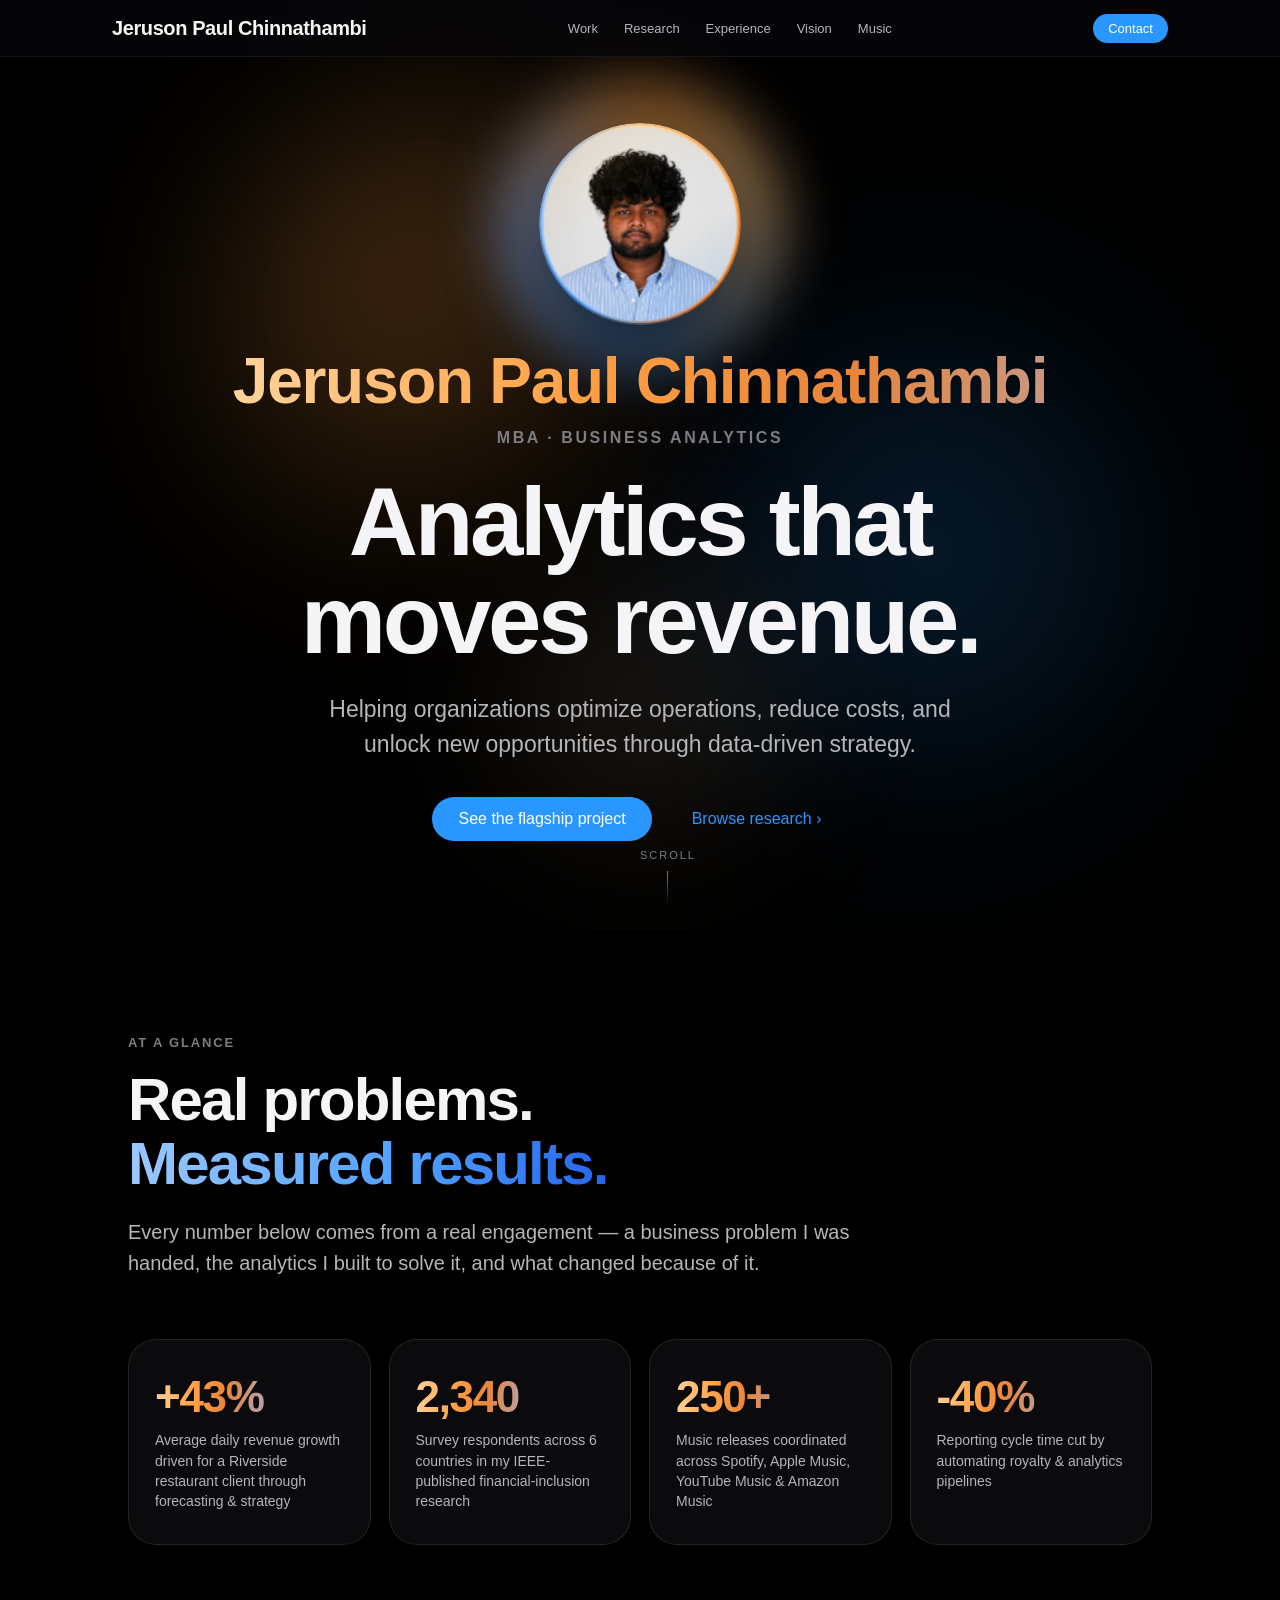
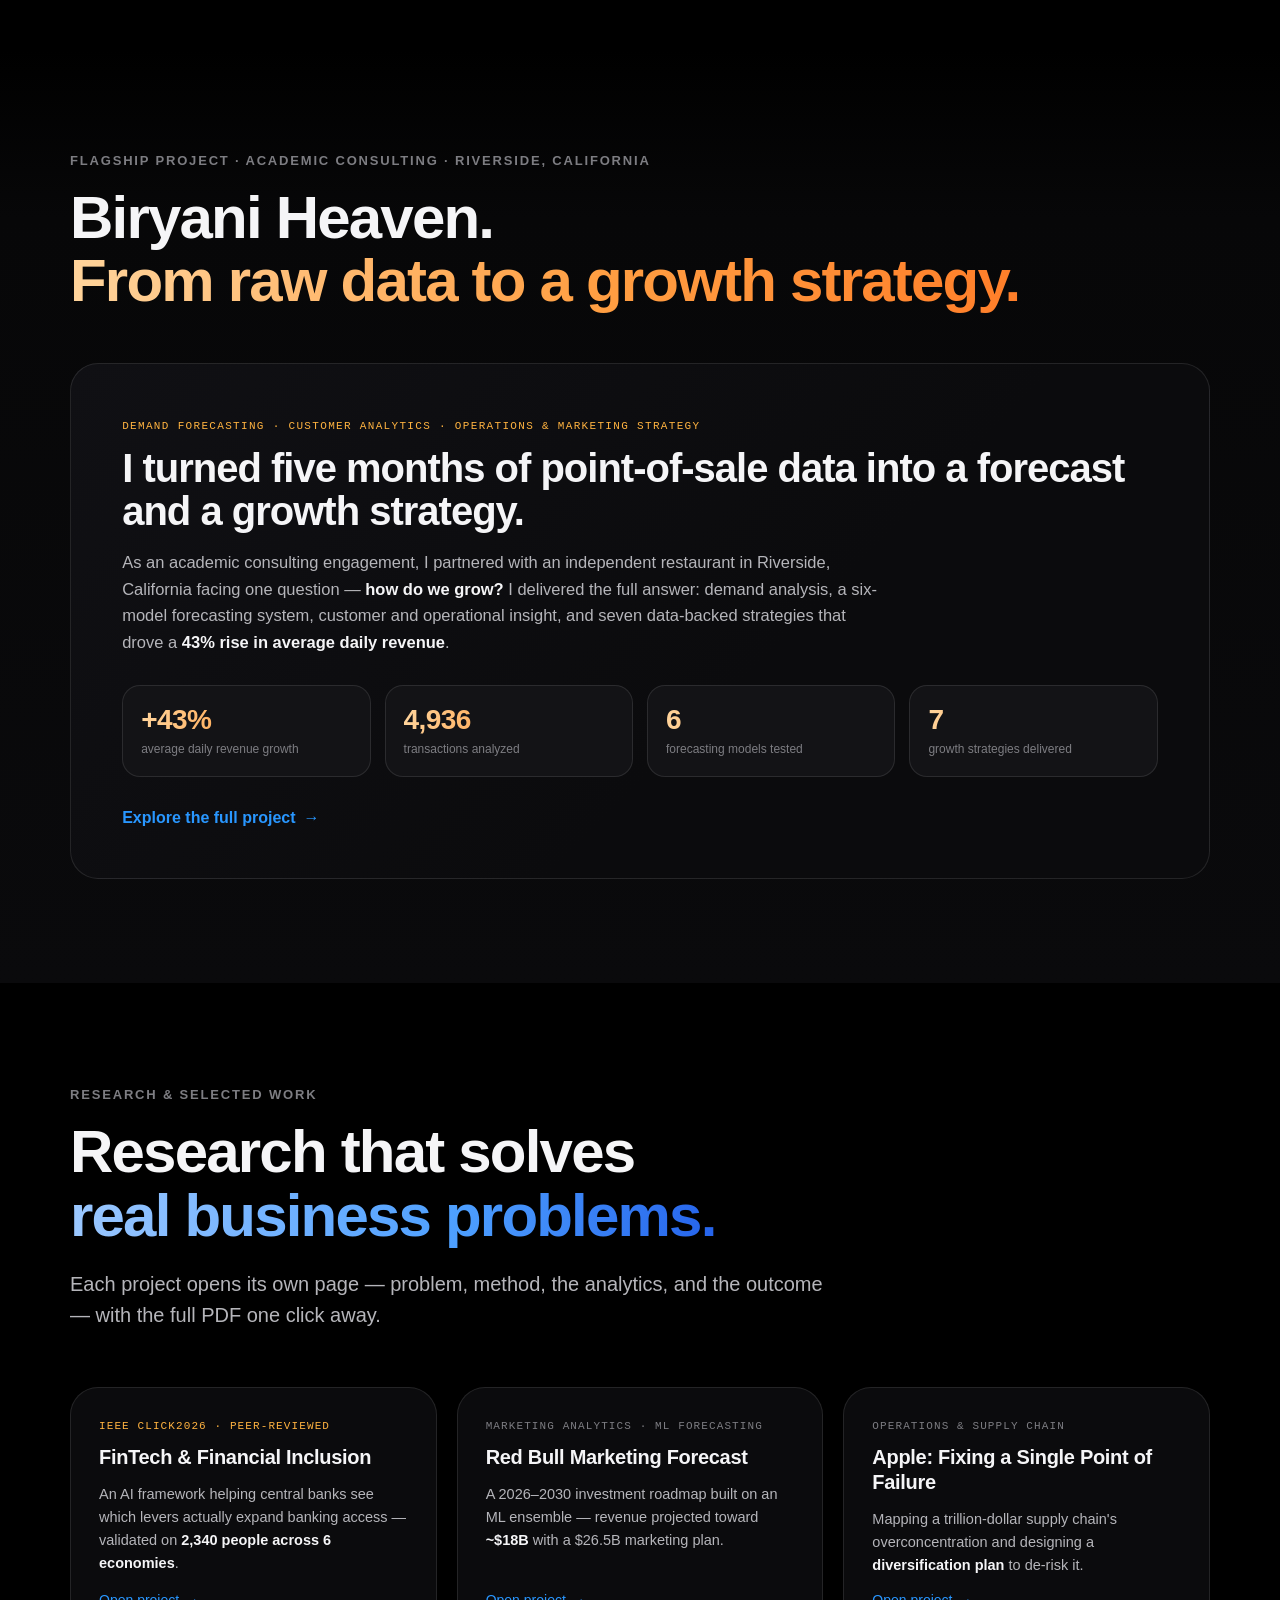
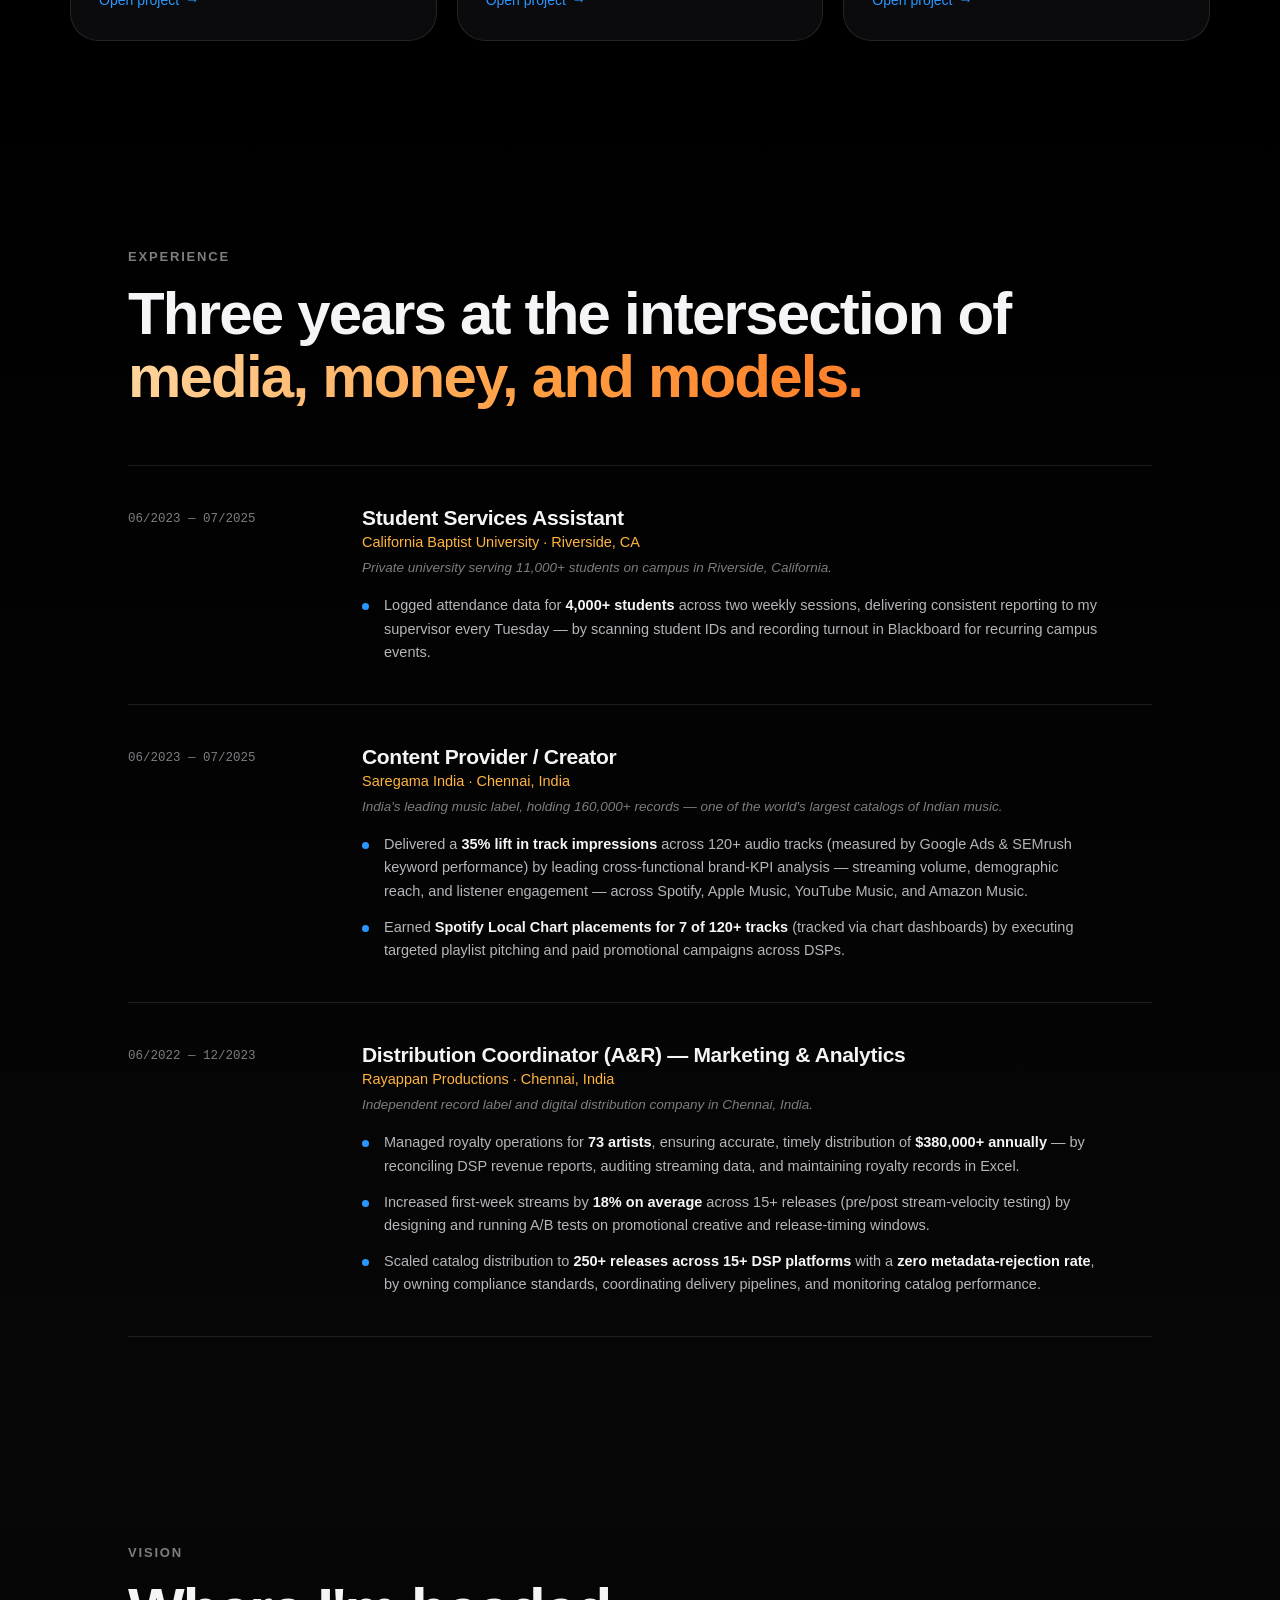
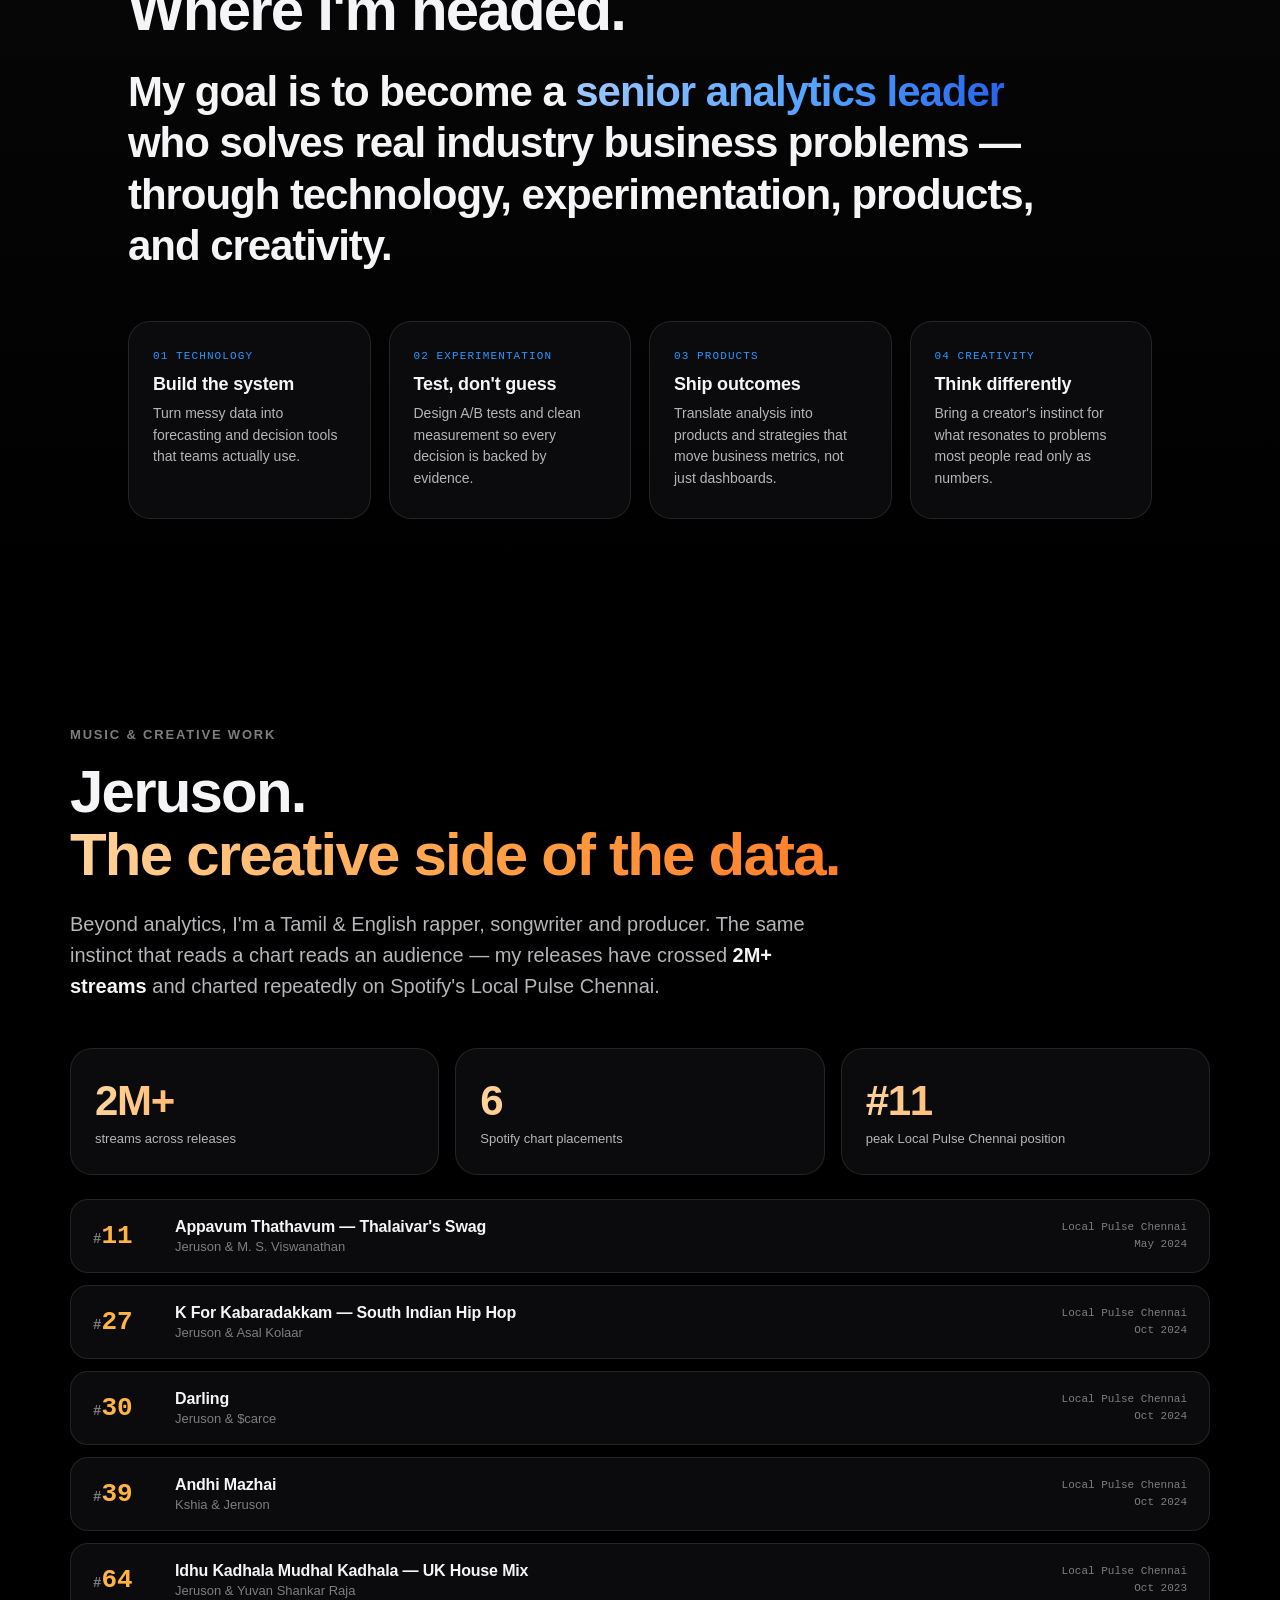
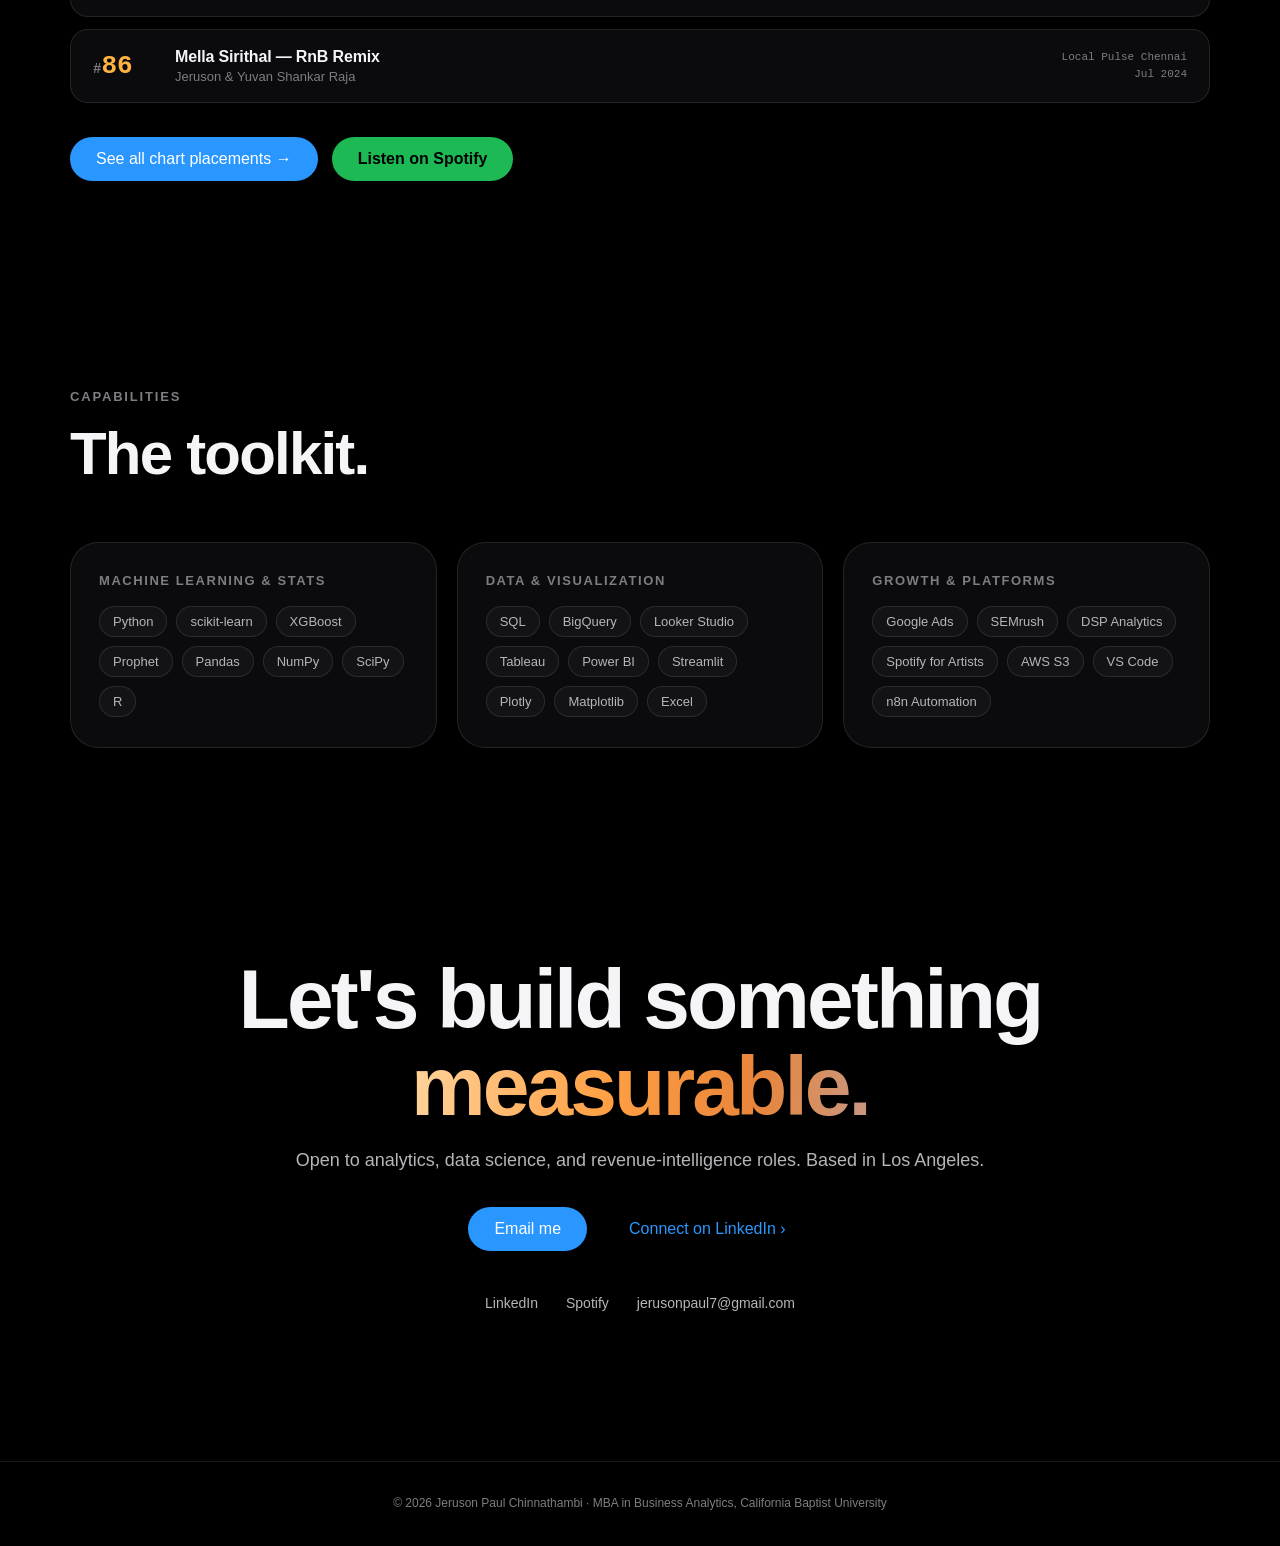
==== index.html @ a9dc4a61 "Add files via upload" ====
<!DOCTYPE html>
<html lang="en">
<head>
<meta charset="UTF-8">
<meta name="viewport" content="width=device-width, initial-scale=1.0">
<title>Jeruson Paul Chinnathambi - Business Analytics</title>
<meta name="description" content="Jeruson Paul Chinnathambi - business analytics professional. ML forecasting, revenue intelligence, and data-driven strategy. MBA in Business Analytics.">
<style>

:root{
  --bg:#000; --surface:#0b0b0d; --surface-2:#131316; --hairline:rgba(255,255,255,.10);
  --text:#f5f5f7; --text-2:#b5b5ba; --text-3:#7d7d82;
  --blue:#2997ff; --amber:#ffb340;
  --grad-hero:linear-gradient(96deg,#ffd49c 0%,#ff9f43 22%,#e8853b 38%,#8fb8ff 72%,#4d9fff 100%);
  --grad-warm:linear-gradient(96deg,#ffd49c,#ff9f43 55%,#ff7e29);
  --grad-cool:linear-gradient(96deg,#9cc8ff,#4d9fff 60%,#2563eb);
  --grad-mint:linear-gradient(96deg,#a8f0d4,#3ddc97 60%,#16a37a);
  --radius:28px;
  --font:-apple-system,BlinkMacSystemFont,"SF Pro Display","SF Pro Text","Helvetica Neue",Inter,Segoe UI,Roboto,sans-serif;
  --mono:"SF Mono",ui-monospace,SFMono-Regular,Menlo,Consolas,monospace;
}
*{margin:0;padding:0;box-sizing:border-box}
html{scroll-behavior:smooth}
body{background:var(--bg);color:var(--text);font-family:var(--font);-webkit-font-smoothing:antialiased;text-rendering:optimizeLegibility;overflow-x:hidden}
a{color:inherit;text-decoration:none}
img,svg{display:block;max-width:100%}
::selection{background:rgba(41,151,255,.35)}

/* nav */
.nav{position:fixed;top:0;left:0;right:0;z-index:100;backdrop-filter:saturate(180%) blur(20px);-webkit-backdrop-filter:saturate(180%) blur(20px);background:rgba(8,8,10,.72);border-bottom:1px solid rgba(255,255,255,.06)}
.nav-inner{max-width:1100px;margin:0 auto;height:56px;display:flex;align-items:center;justify-content:space-between;padding:0 22px;gap:18px}
.nav .brand{font-size:20px;font-weight:700;letter-spacing:-.02em;white-space:nowrap}
.nav .brand .dot{color:var(--blue)}
.nav ul{display:flex;gap:26px;list-style:none}
.nav ul a{font-size:13px;color:var(--text-2);transition:color .25s}
.nav ul a:hover{color:#fff}
.nav .cta{font-size:13px;background:var(--blue);color:#fff;padding:7px 15px;border-radius:980px;transition:background .25s;white-space:nowrap}
.nav .cta:hover{background:#52aaff}
@media(max-width:820px){.nav ul{display:none}.nav .brand{font-size:16px}}

/* generic section */
section{position:relative;padding:104px 24px}
.wrap{max-width:1024px;margin:0 auto}
.wrap-wide{max-width:1140px;margin:0 auto}
.kicker{font-size:13px;font-weight:600;letter-spacing:.14em;text-transform:uppercase;color:var(--text-3);margin-bottom:18px}
h2.head{font-size:clamp(34px,5.2vw,60px);font-weight:700;letter-spacing:-.03em;line-height:1.06}
.grad-warm{background:var(--grad-warm);-webkit-background-clip:text;background-clip:text;color:transparent}
.grad-cool{background:var(--grad-cool);-webkit-background-clip:text;background-clip:text;color:transparent}
.grad-mint{background:var(--grad-mint);-webkit-background-clip:text;background-clip:text;color:transparent}
.lede{font-size:clamp(17px,2vw,20px);color:var(--text-2);line-height:1.55;max-width:760px;margin-top:22px}
.lede strong{color:var(--text);font-weight:600}

/* reveal */
.rv{opacity:0;transform:translateY(46px);transition:opacity 1s cubic-bezier(.22,1,.36,1),transform 1s cubic-bezier(.22,1,.36,1)}
.rv.in{opacity:1;transform:none}
.rv-d1{transition-delay:.1s}.rv-d2{transition-delay:.2s}.rv-d3{transition-delay:.3s}

/* buttons */
.btn{display:inline-flex;align-items:center;gap:8px;font-size:16px;font-weight:500;padding:13px 26px;border-radius:980px;transition:transform .3s cubic-bezier(.22,1,.36,1),background .25s,box-shadow .3s}
.btn-fill{background:var(--blue);color:#fff}
.btn-fill:hover{background:#52aaff;transform:translateY(-2px);box-shadow:0 10px 34px rgba(41,151,255,.35)}
.btn-ghost{color:var(--blue)}
.btn-ghost:hover{text-decoration:underline}

/* ============ HOME HERO ============ */
.hero{position:relative;min-height:100svh;display:flex;align-items:center;justify-content:center;text-align:center;overflow:hidden;padding:130px 24px 90px}
.hero-glow{position:absolute;inset:0;pointer-events:none}
.hero-glow .orb{position:absolute;border-radius:50%;filter:blur(90px);opacity:.55;will-change:transform}
.orb-a{width:560px;height:560px;background:radial-gradient(circle at 35% 35%,rgba(255,159,67,.55),transparent 65%);top:8%;left:50%;margin-left:-440px;animation:drift1 14s ease-in-out infinite alternate}
.orb-b{width:620px;height:620px;background:radial-gradient(circle at 60% 50%,rgba(41,151,255,.4),transparent 65%);top:26%;left:50%;margin-left:-80px;animation:drift2 17s ease-in-out infinite alternate}
.orb-c{width:380px;height:380px;background:radial-gradient(circle at 50% 50%,rgba(255,212,156,.35),transparent 65%);bottom:4%;left:50%;margin-left:-190px;animation:drift3 12s ease-in-out infinite alternate}
@keyframes drift1{from{transform:translate(0,0) scale(1)}to{transform:translate(70px,40px) scale(1.12)}}
@keyframes drift2{from{transform:translate(0,0) scale(1.05)}to{transform:translate(-60px,-50px) scale(.95)}}
@keyframes drift3{from{transform:translate(0,0)}to{transform:translate(40px,-60px) scale(1.1)}}
.hero-content{position:relative;z-index:2;max-width:1000px}
.hero .name{font-size:clamp(30px,5.6vw,64px);font-weight:700;letter-spacing:-.02em;line-height:1.04;opacity:0;animation:riseIn 1s .12s cubic-bezier(.22,1,.36,1) forwards}
.hero .name .grad{background:var(--grad-hero);-webkit-background-clip:text;background-clip:text;color:transparent;background-size:200% 100%;animation:gradShift 9s ease-in-out infinite alternate}
.hero .role{font-size:clamp(13px,1.5vw,16px);font-weight:600;letter-spacing:.16em;text-transform:uppercase;color:var(--text-3);margin-top:14px;opacity:0;animation:riseIn 1s .3s cubic-bezier(.22,1,.36,1) forwards}
.hero h1{font-size:clamp(44px,8vw,96px);line-height:1.03;font-weight:700;letter-spacing:-.035em;margin:26px 0 0;opacity:0;animation:riseIn 1.1s .46s cubic-bezier(.22,1,.36,1) forwards}
.hero h1 .grad{background:var(--grad-hero);-webkit-background-clip:text;background-clip:text;color:transparent;background-size:200% 100%;animation:gradShift 9s ease-in-out infinite alternate}
@keyframes gradShift{from{background-position:0% 50%}to{background-position:100% 50%}}
.hero .sub{font-size:clamp(18px,2.3vw,23px);color:var(--text-2);max-width:680px;margin:22px auto 0;line-height:1.5;opacity:0;animation:riseIn 1.1s .62s cubic-bezier(.22,1,.36,1) forwards}
.hero .actions{margin-top:36px;display:flex;gap:14px;justify-content:center;flex-wrap:wrap;opacity:0;animation:riseIn 1.1s .8s cubic-bezier(.22,1,.36,1) forwards}
@keyframes riseIn{from{opacity:0;transform:translateY(34px)}to{opacity:1;transform:translateY(0)}}
.scroll-hint{position:absolute;bottom:26px;left:50%;transform:translateX(-50%);color:var(--text-3);font-size:11px;letter-spacing:.18em;text-transform:uppercase;opacity:0;animation:riseIn 1s 1.3s forwards}
.scroll-hint::after{content:"";display:block;width:1px;height:34px;background:linear-gradient(to bottom,var(--text-3),transparent);margin:10px auto 0;animation:pulseLine 2.2s ease-in-out infinite}
@keyframes pulseLine{0%,100%{opacity:.35}50%{opacity:1}}

/* stats band */
.stats{display:grid;grid-template-columns:repeat(4,1fr);gap:18px;margin-top:60px}
.stat{background:var(--surface);border:1px solid var(--hairline);border-radius:var(--radius);padding:32px 26px;transition:transform .5s cubic-bezier(.22,1,.36,1),border-color .4s}
.stat:hover{transform:translateY(-6px);border-color:rgba(255,255,255,.22)}
.stat .num{font-size:clamp(32px,4vw,44px);font-weight:700;letter-spacing:-.03em;background:var(--grad-hero);-webkit-background-clip:text;background-clip:text;color:transparent}
.stat .lbl{font-size:14px;color:var(--text-2);margin-top:8px;line-height:1.45}
@media(max-width:880px){.stats{grid-template-columns:repeat(2,1fr)}}
@media(max-width:520px){.stats{grid-template-columns:1fr}}

/* flagship teaser (home) */
.flagship{background:linear-gradient(to bottom,#000 0%,#070708 18%,#0a0a0c 100%)}
.flag-card{margin-top:50px;background:linear-gradient(135deg,#101014,#0b0b0d 60%);border:1px solid var(--hairline);border-radius:var(--radius);padding:clamp(28px,4vw,52px);overflow:hidden;position:relative;transition:border-color .4s,box-shadow .55s,transform .55s cubic-bezier(.22,1,.36,1);display:block}
.flag-card:hover{border-color:rgba(255,255,255,.2);box-shadow:0 28px 70px rgba(0,0,0,.55);transform:translateY(-6px)}
.flag-tag{font-family:var(--mono);font-size:11px;letter-spacing:.12em;text-transform:uppercase;color:var(--amber)}
.flag-card h3{font-size:clamp(26px,3.4vw,40px);font-weight:700;letter-spacing:-.025em;line-height:1.08;margin:14px 0 16px}
.flag-card p{font-size:16.5px;line-height:1.6;color:var(--text-2);max-width:760px}
.flag-card p strong{color:var(--text);font-weight:600}
.flag-mini{display:grid;grid-template-columns:repeat(4,1fr);gap:14px;margin:30px 0 8px}
.flag-mini .m{background:var(--surface-2);border:1px solid var(--hairline);border-radius:18px;padding:18px}
.flag-mini .v{font-size:clamp(20px,2.4vw,28px);font-weight:700;letter-spacing:-.02em}
.flag-mini .v.warm{background:var(--grad-warm);-webkit-background-clip:text;background-clip:text;color:transparent}
.flag-mini .k{font-size:12px;color:var(--text-3);margin-top:5px;line-height:1.4}
.flag-open{margin-top:24px;display:inline-flex;align-items:center;gap:8px;color:var(--blue);font-weight:600;font-size:16px}
.flag-open .arr{transition:transform .35s cubic-bezier(.22,1,.36,1)}
.flag-card:hover .flag-open .arr{transform:translateX(5px)}
@media(max-width:760px){.flag-mini{grid-template-columns:1fr 1fr}}

/* research cards */
.cards{display:grid;grid-template-columns:repeat(3,1fr);gap:20px;margin-top:56px}
.card{background:var(--surface);border:1px solid var(--hairline);border-radius:var(--radius);padding:32px 28px;display:flex;flex-direction:column;gap:13px;transition:transform .55s cubic-bezier(.22,1,.36,1),border-color .4s,box-shadow .55s;position:relative;overflow:hidden}
.card::before{content:"";position:absolute;top:0;left:0;right:0;height:1px;background:linear-gradient(90deg,transparent,rgba(255,255,255,.35),transparent);opacity:0;transition:opacity .5s}
.card:hover{transform:translateY(-8px);border-color:rgba(255,255,255,.2);box-shadow:0 24px 60px rgba(0,0,0,.55)}
.card:hover::before{opacity:1}
.card .tag{font-family:var(--mono);font-size:11px;letter-spacing:.1em;text-transform:uppercase;color:var(--text-3)}
.card .tag.hl{color:var(--amber)}
.card h4{font-size:20px;font-weight:700;letter-spacing:-.015em;line-height:1.25}
.card p{font-size:14.5px;line-height:1.58;color:var(--text-2);flex:1}
.card p strong{color:var(--text);font-weight:600}
.card .open{font-size:14px;color:var(--blue);font-weight:500;display:inline-flex;align-items:center;gap:6px;margin-top:2px}
.card .open .arr{transition:transform .35s cubic-bezier(.22,1,.36,1)}
.card:hover .open .arr{transform:translateX(4px)}
@media(max-width:860px){.cards{grid-template-columns:1fr}}

/* experience */
.xp{margin-top:56px;display:flex;flex-direction:column}
.xp-item{display:grid;grid-template-columns:200px 1fr;gap:34px;padding:40px 0;border-top:1px solid var(--hairline)}
.xp-item:last-child{border-bottom:1px solid var(--hairline)}
.xp-when{font-family:var(--mono);font-size:12.5px;color:var(--text-3);padding-top:6px}
.xp-role{font-size:21px;font-weight:700;letter-spacing:-.015em}
.xp-org{font-size:14.5px;color:var(--amber);margin-top:4px;font-weight:500}
.xp-body{font-size:15px;color:var(--text-2);line-height:1.65;margin-top:14px;max-width:680px}
.xp-body strong{color:var(--text);font-weight:600}
@media(max-width:700px){.xp-item{grid-template-columns:1fr;gap:8px}}

/* skills */
.skill-groups{display:grid;grid-template-columns:repeat(3,1fr);gap:20px;margin-top:56px}
.sg{background:var(--surface);border:1px solid var(--hairline);border-radius:var(--radius);padding:30px 28px}
.sg h5{font-size:13px;letter-spacing:.12em;text-transform:uppercase;color:var(--text-3);margin-bottom:18px;font-weight:600}
.sg ul{list-style:none;display:flex;flex-wrap:wrap;gap:9px}
.sg li{font-size:13px;color:var(--text-2);background:var(--surface-2);border:1px solid var(--hairline);padding:7px 13px;border-radius:980px}
@media(max-width:860px){.skill-groups{grid-template-columns:1fr 1fr}}
@media(max-width:540px){.skill-groups{grid-template-columns:1fr}}

/* contact */
.contact{text-align:center;padding-bottom:150px}
.contact h2{font-size:clamp(42px,7vw,84px);font-weight:700;letter-spacing:-.035em;line-height:1.04}
.contact h2 .grad{background:var(--grad-hero);-webkit-background-clip:text;background-clip:text;color:transparent;background-size:200% 100%;animation:gradShift 9s ease-in-out infinite alternate}
.contact .sub{font-size:18px;color:var(--text-2);margin-top:20px}
.contact .actions{margin-top:36px;display:flex;gap:16px;justify-content:center;flex-wrap:wrap}
.contact .links{margin-top:44px;display:flex;gap:28px;justify-content:center;flex-wrap:wrap;font-size:14px;color:var(--text-3)}
.contact .links a{color:var(--text-2);transition:color .25s}
.contact .links a:hover{color:#fff}

footer{border-top:1px solid var(--hairline);padding:34px 24px;text-align:center;font-size:12px;color:var(--text-3)}

/* ===================== PROJECT PAGE ===================== */
.phero{position:relative;min-height:88svh;display:flex;align-items:center;overflow:hidden;padding:150px 24px 90px}
.phero-glow{position:absolute;inset:0;pointer-events:none}
.phero-glow .o{position:absolute;border-radius:50%;filter:blur(100px);opacity:.5}
.phero-content{position:relative;z-index:2;max-width:1024px;margin:0 auto;width:100%}
.back-link{display:inline-flex;align-items:center;gap:7px;font-size:13px;color:var(--text-3);margin-bottom:26px;transition:color .25s}
.back-link:hover{color:#fff}
.phero .ptag{font-family:var(--mono);font-size:12px;letter-spacing:.14em;text-transform:uppercase;color:var(--text-2);margin-bottom:20px}
.phero h1{font-size:clamp(40px,7vw,82px);font-weight:700;letter-spacing:-.035em;line-height:1.02}
.phero .psub{font-size:clamp(18px,2.2vw,22px);color:var(--text-2);line-height:1.5;max-width:760px;margin-top:24px}
.phero .psub strong{color:var(--text);font-weight:600}
.phero .pactions{margin-top:34px;display:flex;gap:14px;flex-wrap:wrap}

/* exec KPI strip */
.kpis{display:grid;grid-template-columns:repeat(5,1fr);gap:14px;margin-top:54px}
.kpi{background:var(--surface);border:1px solid var(--hairline);border-radius:22px;padding:24px 20px}
.kpi .v{font-size:clamp(24px,2.7vw,32px);font-weight:700;letter-spacing:-.025em}
.kpi .v.warm{background:var(--grad-warm);-webkit-background-clip:text;background-clip:text;color:transparent}
.kpi .v.cool{background:var(--grad-cool);-webkit-background-clip:text;background-clip:text;color:transparent}
.kpi .v.mint{background:var(--grad-mint);-webkit-background-clip:text;background-clip:text;color:transparent}
.kpi .k{font-size:12px;color:var(--text-3);margin-top:6px;line-height:1.4}
@media(max-width:920px){.kpis{grid-template-columns:repeat(3,1fr)}}
@media(max-width:560px){.kpis{grid-template-columns:1fr 1fr}}

/* section heading w/ index */
.sec-head{display:flex;align-items:baseline;gap:16px;margin-bottom:8px}
.sec-head .ix{font-family:var(--mono);font-size:13px;color:var(--blue);letter-spacing:.08em}
h2.sec-title{font-size:clamp(28px,4vw,46px);font-weight:700;letter-spacing:-.025em;line-height:1.08}
.sec-body{font-size:17px;line-height:1.68;color:var(--text-2);max-width:820px;margin-top:20px}
.sec-body strong{color:var(--text);font-weight:600}
.sec-body + .sec-body{margin-top:16px}

/* problem/action/result blocks */
.par{display:grid;grid-template-columns:120px 1fr;gap:16px;margin-top:30px;max-width:880px}
.par .lab{font-family:var(--mono);font-size:11px;letter-spacing:.12em;text-transform:uppercase;padding-top:4px}
.par .lab.p{color:#ff8a8a}.par .lab.a{color:var(--blue)}.par .lab.r{color:#3ddc97}
.par .tx{font-size:16.5px;line-height:1.62;color:var(--text-2)}
.par .tx strong{color:var(--text);font-weight:600}
@media(max-width:560px){.par{grid-template-columns:1fr;gap:5px}.par .tx{margin-bottom:8px}}

/* numbered steps (methodology) */
.steps{margin-top:36px;display:flex;flex-direction:column;gap:2px;counter-reset:st}
.step{display:grid;grid-template-columns:62px 1fr;gap:20px;padding:26px 0;border-top:1px solid var(--hairline)}
.step:last-child{border-bottom:1px solid var(--hairline)}
.step .n{counter-increment:st;font-family:var(--mono);font-size:13px;color:var(--text-3)}
.step .n::before{content:counter(st,decimal-leading-zero)}
.step h4{font-size:18px;font-weight:600;letter-spacing:-.01em}
.step p{font-size:15px;line-height:1.6;color:var(--text-2);margin-top:8px;max-width:720px}
.step p strong{color:var(--text);font-weight:600}

/* panel wrapper for visuals */
.viz{margin-top:40px;background:var(--surface-2);border:1px solid var(--hairline);border-radius:24px;padding:30px clamp(16px,3vw,32px)}
.viz-title{font-size:13px;font-weight:600;letter-spacing:.1em;text-transform:uppercase;color:var(--text-3);margin-bottom:24px;display:flex;justify-content:space-between;flex-wrap:wrap;gap:8px}
.viz-title em{font-style:normal;color:var(--text-2);font-family:var(--mono);font-size:12px;text-transform:none;letter-spacing:0}

/* pipeline svg */
.pipe{width:100%;height:auto}
.pn{fill:#16161a;stroke:rgba(255,255,255,.14);stroke-width:1}
.pn.accent{stroke:rgba(255,179,64,.5)}
.pl{fill:#f5f5f7;font-family:var(--font);font-size:12.5px;font-weight:600}
.ps{fill:#86868b;font-family:var(--mono);font-size:9px}
.pln{stroke:rgba(255,255,255,.16);stroke-width:1.6;fill:none}
.pcap{font-size:13px;color:var(--text-3);margin-top:18px;text-align:center;line-height:1.5}

/* horizontal bars */
.hbars{display:flex;flex-direction:column;gap:15px}
.hbar-row{display:grid;grid-template-columns:minmax(120px,210px) 1fr 70px;gap:14px;align-items:center}
.hbar-name{font-size:14px;color:var(--text-2)}
.hbar-name.win{color:var(--text);font-weight:600}
.hbar-track{height:14px;background:#1a1a1e;border-radius:980px;overflow:hidden;border:1px solid var(--hairline)}
.hbar-fill{height:100%;width:0%;border-radius:980px;background:linear-gradient(90deg,#1d3a5f,#2997ff);transition:width 1.4s cubic-bezier(.22,1,.36,1)}
.hbar-fill.win{background:var(--grad-warm)}
.hbar-fill.neg{background:repeating-linear-gradient(135deg,#3a2026 0 6px,#241317 6px 12px)}
.hbar-fill.mint{background:var(--grad-mint)}
.hbar-val{font-family:var(--mono);font-size:13px;color:var(--text-2);text-align:right}
.hbar-val.win{color:var(--amber)}
@media(max-width:600px){.hbar-row{grid-template-columns:96px 1fr 56px}.hbar-name{font-size:12px}}

/* vertical bars */
.vbars{display:grid;grid-auto-flow:column;grid-auto-columns:1fr;gap:12px;align-items:end;height:250px}
.vcol{display:flex;flex-direction:column;justify-content:flex-end;height:100%;text-align:center}
.vbar{position:relative;border-radius:12px 12px 6px 6px;height:0%;transition:height 1.4s cubic-bezier(.22,1,.36,1);background:linear-gradient(to top,#1d3a5f,#2997ff)}
.vbar.warm{background:linear-gradient(to top,#7a4a14,#ffb340)}
.vbar.mint{background:linear-gradient(to top,#14573b,#3ddc97)}
.vbar.muted{background:linear-gradient(to top,#2c2c30,#5b5b63)}
.vbar.closed{background:repeating-linear-gradient(135deg,#232326 0 6px,#1a1a1d 6px 12px);border:1px dashed rgba(255,255,255,.15)}
.vbar .v{position:absolute;top:-24px;left:50%;transform:translateX(-50%);font-family:var(--mono);font-size:11px;color:var(--text-2);white-space:nowrap;opacity:0;transition:opacity .6s .9s}
.vbars.play .vbar .v{opacity:1}
.vlbl{font-size:11.5px;color:var(--text-3);margin-top:11px}
@media(max-width:560px){.vbars{gap:6px}.vbar .v{font-size:9px}}

/* two-state (before/after) grouped bars */
.region{display:flex;flex-direction:column;gap:16px}
.rg-row{display:grid;grid-template-columns:140px 1fr;gap:16px;align-items:center}
.rg-name{font-size:14px;color:var(--text-2)}
.rg-bars{display:flex;flex-direction:column;gap:7px}
.rg-bar{height:13px;border-radius:980px;position:relative;overflow:hidden;background:#1a1a1e;border:1px solid var(--hairline)}
.rg-fill{position:absolute;left:0;top:0;bottom:0;width:0%;border-radius:980px;transition:width 1.4s cubic-bezier(.22,1,.36,1)}
.rg-fill.now{background:linear-gradient(90deg,#5a2630,#ff6b6b)}
.rg-fill.rec{background:var(--grad-mint)}
.rg-tag{font-family:var(--mono);font-size:9.5px;color:var(--text-3);position:absolute;right:8px;top:50%;transform:translateY(-50%)}
.rg-legend{display:flex;gap:20px;margin-bottom:20px;font-size:12px;color:var(--text-3)}
.rg-legend span{display:inline-flex;align-items:center;gap:7px}
.rg-legend i{width:11px;height:11px;border-radius:3px;display:inline-block}
@media(max-width:560px){.rg-row{grid-template-columns:84px 1fr}}

/* donut */
.donut-wrap{display:flex;gap:36px;align-items:center;flex-wrap:wrap;justify-content:center}
.donut{flex:0 0 auto}
.donut circle{fill:none;stroke-width:26;stroke-dashoffset:0;transition:stroke-dasharray 1.5s cubic-bezier(.22,1,.36,1)}
.donut-legend{display:flex;flex-direction:column;gap:14px;min-width:230px}
.dl{display:flex;align-items:center;gap:12px;font-size:14px;color:var(--text-2)}
.dl i{width:13px;height:13px;border-radius:4px;flex:0 0 auto}
.dl b{color:var(--text);font-weight:600;margin-left:auto;font-family:var(--mono);font-size:13px}

/* line chart draw-on */
.linechart{width:100%;height:auto}
.lc-line{fill:none;stroke-width:2.5;stroke-dasharray:1;stroke-dashoffset:1;transition:stroke-dashoffset 2s ease}
.lc-line.in{stroke-dashoffset:0}
.lc-area{opacity:0;transition:opacity 1.2s ease .6s}
.lc-area.in{opacity:.16}
.lc-axis{stroke:rgba(255,255,255,.12);stroke-width:1}
.lc-txt{fill:#7d7d82;font-family:var(--mono);font-size:10px}
.lc-dot{opacity:0;transition:opacity .5s}
.lc-dot.in{opacity:1}

/* insight / reco cards */
.icards{display:grid;grid-template-columns:1fr 1fr;gap:16px;margin-top:36px}
.ic{background:var(--surface);border:1px solid var(--hairline);border-radius:20px;padding:26px;transition:border-color .4s,transform .5s cubic-bezier(.22,1,.36,1)}
.ic:hover{border-color:rgba(255,255,255,.2);transform:translateY(-4px)}
.ic .ic-n{font-family:var(--mono);font-size:11px;color:var(--blue);letter-spacing:.1em}
.ic h4{font-size:18px;font-weight:600;margin:10px 0 8px;letter-spacing:-.01em}
.ic p{font-size:14.5px;line-height:1.58;color:var(--text-2)}
.ic p strong{color:var(--text);font-weight:600}
@media(max-width:680px){.icards{grid-template-columns:1fr}}

/* impact band */
.impact{background:linear-gradient(135deg,#0c0c0f,#0a0a0c);border:1px solid var(--hairline);border-radius:var(--radius);padding:clamp(30px,5vw,56px);margin-top:40px;text-align:center}
.impact .big{font-size:clamp(44px,8vw,88px);font-weight:700;letter-spacing:-.04em;line-height:1;background:var(--grad-warm);-webkit-background-clip:text;background-clip:text;color:transparent}
.impact .big.mint{background:var(--grad-mint);-webkit-background-clip:text;background-clip:text;color:transparent}
.impact .cap{font-size:17px;color:var(--text-2);margin-top:18px;max-width:680px;margin-left:auto;margin-right:auto;line-height:1.6}
.impact .cap strong{color:var(--text);font-weight:600}

/* tools chips */
.tools{display:flex;flex-wrap:wrap;gap:10px;margin-top:28px}
.tool{font-family:var(--mono);font-size:12px;color:var(--text-2);background:var(--surface-2);border:1px solid var(--hairline);padding:8px 14px;border-radius:980px}

/* prev/next project nav */
.pnav{border-top:1px solid var(--hairline);display:grid;grid-template-columns:1fr 1fr}
.pnav a{padding:46px 24px;transition:background .3s}
.pnav a:hover{background:#0c0c0f}
.pnav a.next{text-align:right;border-left:1px solid var(--hairline)}
.pnav .dir{font-family:var(--mono);font-size:11px;letter-spacing:.12em;text-transform:uppercase;color:var(--text-3)}
.pnav .ttl{font-size:19px;font-weight:600;margin-top:8px;letter-spacing:-.015em;color:var(--text)}
.pnav-wrap{max-width:1024px;margin:0 auto}
@media(max-width:560px){.pnav{grid-template-columns:1fr}.pnav a.next{border-left:0;border-top:1px solid var(--hairline);text-align:left}}

/* experience detail */
.xp-desc{font-size:13.5px;color:var(--text-3);margin-top:8px;font-style:italic;line-height:1.5;max-width:680px}
.xp-list{margin-top:16px;display:flex;flex-direction:column;gap:13px;max-width:740px;list-style:none}
.xp-list li{position:relative;padding-left:22px;font-size:14.5px;line-height:1.6;color:var(--text-2)}
.xp-list li::before{content:"";position:absolute;left:0;top:9px;width:7px;height:7px;border-radius:50%;background:var(--blue)}
.xp-list li strong{color:var(--text);font-weight:600}

/* vision */
.vision{background:linear-gradient(to bottom,#070708,#000)}
.vision .vstate{font-size:clamp(24px,3.4vw,42px);font-weight:700;letter-spacing:-.025em;line-height:1.22;max-width:920px;margin-top:24px}
.pillars{display:grid;grid-template-columns:repeat(4,1fr);gap:18px;margin-top:50px}
.pillar{background:var(--surface);border:1px solid var(--hairline);border-radius:22px;padding:28px 24px;transition:transform .5s cubic-bezier(.22,1,.36,1),border-color .4s}
.pillar:hover{transform:translateY(-6px);border-color:rgba(255,255,255,.2)}
.pillar .pi{font-family:var(--mono);font-size:11px;letter-spacing:.1em;text-transform:uppercase;color:var(--blue)}
.pillar h4{font-size:18px;font-weight:600;margin:12px 0 8px;letter-spacing:-.01em}
.pillar p{font-size:14px;color:var(--text-2);line-height:1.55}
@media(max-width:880px){.pillars{grid-template-columns:1fr 1fr}}
@media(max-width:520px){.pillars{grid-template-columns:1fr}}

/* music */
.music-stats{display:grid;grid-template-columns:repeat(3,1fr);gap:16px;margin-top:46px}
.mstat{background:var(--surface);border:1px solid var(--hairline);border-radius:22px;padding:28px 24px}
.mstat .v{font-size:clamp(30px,4vw,42px);font-weight:700;letter-spacing:-.03em;background:var(--grad-warm);-webkit-background-clip:text;background-clip:text;color:transparent}
.mstat .k{font-size:13px;color:var(--text-2);margin-top:6px}
.charts{margin-top:24px;display:flex;flex-direction:column;gap:12px}
.chart-row{display:grid;grid-template-columns:64px 1fr auto;gap:18px;align-items:center;background:var(--surface);border:1px solid var(--hairline);border-radius:18px;padding:18px 22px;transition:border-color .4s,transform .5s cubic-bezier(.22,1,.36,1)}
.chart-row:hover{border-color:rgba(255,179,64,.4);transform:translateX(4px)}
.chart-rank{font-family:var(--mono);font-size:26px;font-weight:700;color:var(--amber);line-height:1}
.chart-rank span{font-size:14px;color:var(--text-3)}
.chart-info .t{font-size:16px;font-weight:600;letter-spacing:-.01em}
.chart-info .c{font-size:13px;color:var(--text-3);margin-top:3px}
.chart-meta{font-family:var(--mono);font-size:11px;color:var(--text-3);text-align:right;white-space:nowrap;line-height:1.5}
@media(max-width:600px){.chart-row{grid-template-columns:48px 1fr}.chart-meta{display:none}.music-stats{grid-template-columns:1fr}}

/* music gallery (masonry) */
.gallery{column-count:2;column-gap:20px;margin-top:14px}
.gcard{break-inside:avoid;margin-bottom:20px;background:var(--surface);border:1px solid var(--hairline);border-radius:22px;overflow:hidden;transition:transform .55s cubic-bezier(.22,1,.36,1),border-color .4s,box-shadow .55s}
.gcard:hover{transform:translateY(-6px);border-color:rgba(255,179,64,.4);box-shadow:0 24px 60px rgba(0,0,0,.5)}
.gcard img{width:100%;height:auto;display:block;border-bottom:1px solid var(--hairline)}
.gcard .meta{padding:18px 20px;display:flex;align-items:center;gap:16px}
.gcard .rank{font-family:var(--mono);font-size:28px;font-weight:700;color:var(--amber);line-height:1;flex:0 0 auto}
.gcard .rank span{font-size:14px;color:var(--text-3)}
.gcard .info .t{font-size:16px;font-weight:600;letter-spacing:-.01em;line-height:1.25}
.gcard .info .c{font-size:13px;color:var(--text-3);margin-top:4px}
.gcard .info .w{font-family:var(--mono);font-size:10.5px;color:var(--text-3);margin-top:5px;letter-spacing:.04em}
@media(max-width:760px){.gallery{column-count:1}}

.feature-banner{margin-top:14px;border-radius:22px;overflow:hidden;border:1px solid var(--hairline);transition:border-color .4s}
.feature-banner:hover{border-color:rgba(255,179,64,.4)}
.feature-banner img{width:100%;height:auto;display:block}
.feature-cap{font-size:14px;color:var(--text-3);margin-top:16px;text-align:center;line-height:1.5}

.btn-spotify{background:#1db954;color:#000;font-weight:600}
.btn-spotify:hover{background:#1ed760;transform:translateY(-2px);box-shadow:0 10px 34px rgba(29,185,84,.35)}
.nav .cta.spotify{background:#1db954;color:#000}
.nav .cta.spotify:hover{background:#1ed760}
.chart-row.linked{cursor:pointer}

/* hero avatar (3D) */
.hero-avatar{position:relative;width:clamp(140px,17vw,188px);height:clamp(140px,17vw,188px);margin:0 auto 30px;perspective:900px;opacity:0;animation:riseIn 1s .05s cubic-bezier(.22,1,.36,1) forwards}
.ha-tilt{position:relative;width:100%;height:100%;transform-style:preserve-3d;transition:transform .25s cubic-bezier(.22,1,.36,1)}
.ha-float{position:relative;width:100%;height:100%;transform-style:preserve-3d;animation:avFloat 6s ease-in-out infinite}
.ha-glow{position:absolute;inset:-26%;border-radius:50%;background:conic-gradient(from 0deg,#ff9f43,#ffd49c,#4d9fff,#8fb8ff,#ff9f43);filter:blur(30px);opacity:.5;animation:avSpin 9s linear infinite}
.ha-ring{position:absolute;inset:-7px;border-radius:50%;background:conic-gradient(from 0deg,#ffd49c,#ff9f43,#e8853b,#4d9fff,#9cc8ff,#ffd49c);animation:avSpin 9s linear infinite;-webkit-mask:radial-gradient(farthest-side,transparent calc(100% - 6px),#000 calc(100% - 5px));mask:radial-gradient(farthest-side,transparent calc(100% - 6px),#000 calc(100% - 5px))}
.ha-photo{position:absolute;inset:0;border-radius:50%;overflow:hidden;border:2px solid rgba(255,255,255,.14);box-shadow:0 22px 55px rgba(0,0,0,.6);transform:translateZ(45px)}
.ha-photo::after{content:"";position:absolute;inset:0;border-radius:50%;background:linear-gradient(150deg,rgba(255,179,64,.16),transparent 42%,transparent 62%,rgba(41,151,255,.18));pointer-events:none}
.ha-photo img{width:100%;height:100%;object-fit:cover;display:block}
@keyframes avFloat{0%,100%{transform:translateY(0)}50%{transform:translateY(-11px)}}
@keyframes avSpin{to{transform:rotate(360deg)}}

@media(prefers-reduced-motion:reduce){
  .hero-avatar{opacity:1;animation:none}
  .ha-float,.ha-glow,.ha-ring{animation:none}
  *,*::before,*::after{animation-duration:.001s!important;animation-iteration-count:1!important;transition-duration:.001s!important}
  .rv{opacity:1;transform:none}
  .hero .name,.hero .role,.hero h1,.hero .sub,.hero .actions,.scroll-hint{opacity:1;animation:none}
}

</style>
</head>
<body>
<nav class="nav"><div class="nav-inner"><a href="#top" class="brand">Jeruson Paul Chinnathambi</a><ul><li><a href="projects/biryani-heaven.html">Work</a></li><li><a href="#research">Research</a></li><li><a href="#experience">Experience</a></li><li><a href="#vision">Vision</a></li><li><a href="#music">Music</a></li></ul><a class="cta" href="mailto:jerusonpaul7@gmail.com">Contact</a></div></nav>

<header class="hero" id="top">
  <div class="hero-glow" aria-hidden="true">
    <div class="orb orb-a"></div><div class="orb orb-b"></div><div class="orb orb-c"></div>
  </div>
  <div class="hero-content">
    <div class="hero-avatar"><div class="ha-tilt" id="heroAvatar"><div class="ha-float">
      <div class="ha-glow"></div>
      <div class="ha-ring"></div>
      <div class="ha-photo"><img src="assets/img/headshot.jpg" alt="Jeruson Paul Chinnathambi"></div>
    </div></div></div>
    <div class="name"><span class="grad">Jeruson Paul Chinnathambi</span></div>
    <div class="role">MBA &middot; Business Analytics</div>
    <h1>Analytics that<br>moves revenue.</h1>
    <p class="sub">Helping organizations optimize operations, reduce costs, and unlock new opportunities through data-driven strategy.</p>
    <div class="actions">
      <a class="btn btn-fill" href="projects/biryani-heaven.html">See the flagship project</a>
      <a class="btn btn-ghost" href="#research">Browse research &rsaquo;</a>
    </div>
  </div>
  <div class="scroll-hint">Scroll</div>
</header>

<section>
  <div class="wrap">
    <p class="kicker rv">At a glance</p>
    <h2 class="head rv rv-d1">Real problems.<br><span class="grad-cool">Measured results.</span></h2>
    <p class="lede rv rv-d2">Every number below comes from a real engagement &mdash; a business problem I was handed, the analytics I built to solve it, and what changed because of it.</p>
    <div class="stats">
      <div class="stat rv"><div class="num" data-count="43" data-prefix="+" data-suffix="%">0</div><div class="lbl">Average daily revenue growth driven for a Riverside restaurant client through forecasting &amp; strategy</div></div>
      <div class="stat rv rv-d1"><div class="num" data-count="2340">0</div><div class="lbl">Survey respondents across 6 countries in my IEEE-published financial-inclusion research</div></div>
      <div class="stat rv rv-d2"><div class="num" data-count="250" data-suffix="+">0</div><div class="lbl">Music releases coordinated across Spotify, Apple Music, YouTube Music &amp; Amazon Music</div></div>
      <div class="stat rv rv-d3"><div class="num" data-count="40" data-prefix="-" data-suffix="%">0</div><div class="lbl">Reporting cycle time cut by automating royalty &amp; analytics pipelines</div></div>
    </div>
  </div>
</section>

<section class="flagship" id="flagship">
  <div class="wrap-wide">
    <p class="kicker rv">Flagship project &middot; Academic consulting &middot; Riverside, California</p>
    <h2 class="head rv rv-d1">Biryani Heaven.<br><span class="grad-warm">From raw data to a growth strategy.</span></h2>
    <a class="flag-card rv rv-d2" href="projects/biryani-heaven.html">
      <span class="flag-tag">Demand forecasting &middot; customer analytics &middot; operations &amp; marketing strategy</span>
      <h3>I turned five months of point-of-sale data into a forecast and a growth strategy.</h3>
      <p>As an academic consulting engagement, I partnered with an independent restaurant in Riverside, California facing one question &mdash; <strong>how do we grow?</strong> I delivered the full answer: demand analysis, a six-model forecasting system, customer and operational insight, and seven data-backed strategies that drove a <strong>43% rise in average daily revenue</strong>.</p>
      <div class="flag-mini">
        <div class="m"><div class="v warm">+43%</div><div class="k">average daily revenue growth</div></div>
        <div class="m"><div class="v warm">4,936</div><div class="k">transactions analyzed</div></div>
        <div class="m"><div class="v warm">6</div><div class="k">forecasting models tested</div></div>
        <div class="m"><div class="v warm">7</div><div class="k">growth strategies delivered</div></div>
      </div>
      <span class="flag-open">Explore the full project <span class="arr">&rarr;</span></span>
    </a>
  </div>
</section>

<section id="research">
  <div class="wrap-wide">
    <p class="kicker rv">Research &amp; selected work</p>
    <h2 class="head rv rv-d1">Research that solves<br><span class="grad-cool">real business problems.</span></h2>
    <p class="lede rv rv-d2">Each project opens its own page &mdash; problem, method, the analytics, and the outcome &mdash; with the full PDF one click away.</p>
    <div class="cards">
      <a class="card rv" href="projects/fintech-inclusion.html">
        <span class="tag hl">IEEE CLICK2026 &middot; Peer-reviewed</span>
        <h4>FinTech &amp; Financial Inclusion</h4>
        <p>An AI framework helping central banks see which levers actually expand banking access &mdash; validated on <strong>2,340 people across 6 economies</strong>.</p>
        <span class="open">Open project <span class="arr">&rarr;</span></span>
      </a>
      <a class="card rv rv-d1" href="projects/redbull-forecasting.html">
        <span class="tag">Marketing analytics &middot; ML forecasting</span>
        <h4>Red Bull Marketing Forecast</h4>
        <p>A 2026&ndash;2030 investment roadmap built on an ML ensemble &mdash; revenue projected toward <strong>~$18B</strong> with a $26.5B marketing plan.</p>
        <span class="open">Open project <span class="arr">&rarr;</span></span>
      </a>
      <a class="card rv rv-d2" href="projects/apple-supply-chain.html">
        <span class="tag">Operations &amp; supply chain</span>
        <h4>Apple: Fixing a Single Point of Failure</h4>
        <p>Mapping a trillion-dollar supply chain's overconcentration and designing a <strong>diversification plan</strong> to de-risk it.</p>
        <span class="open">Open project <span class="arr">&rarr;</span></span>
      </a>
    </div>
  </div>
</section>

<section id="experience" style="background:linear-gradient(to bottom,#000,#070708)">
  <div class="wrap">
    <p class="kicker rv">Experience</p>
    <h2 class="head rv rv-d1">Three years at the intersection of<br><span class="grad-warm">media, money, and models.</span></h2>
    <div class="xp">
      <div class="xp-item rv"><div class="xp-when">06/2023 &mdash; 07/2025</div><div>
        <div class="xp-role">Student Services Assistant</div>
        <div class="xp-org">California Baptist University &middot; Riverside, CA</div>
        <div class="xp-desc">Private university serving 11,000+ students on campus in Riverside, California.</div>
        <ul class="xp-list">
          <li>Logged attendance data for <strong>4,000+ students</strong> across two weekly sessions, delivering consistent reporting to my supervisor every Tuesday &mdash; by scanning student IDs and recording turnout in Blackboard for recurring campus events.</li>
        </ul></div></div>
      <div class="xp-item rv"><div class="xp-when">06/2023 &mdash; 07/2025</div><div>
        <div class="xp-role">Content Provider / Creator</div>
        <div class="xp-org">Saregama India &middot; Chennai, India</div>
        <div class="xp-desc">India's leading music label, holding 160,000+ records &mdash; one of the world's largest catalogs of Indian music.</div>
        <ul class="xp-list">
          <li>Delivered a <strong>35% lift in track impressions</strong> across 120+ audio tracks (measured by Google Ads &amp; SEMrush keyword performance) by leading cross-functional brand-KPI analysis &mdash; streaming volume, demographic reach, and listener engagement &mdash; across Spotify, Apple Music, YouTube Music, and Amazon Music.</li>
          <li>Earned <strong>Spotify Local Chart placements for 7 of 120+ tracks</strong> (tracked via chart dashboards) by executing targeted playlist pitching and paid promotional campaigns across DSPs.</li>
        </ul></div></div>
      <div class="xp-item rv"><div class="xp-when">06/2022 &mdash; 12/2023</div><div>
        <div class="xp-role">Distribution Coordinator (A&amp;R) &mdash; Marketing &amp; Analytics</div>
        <div class="xp-org">Rayappan Productions &middot; Chennai, India</div>
        <div class="xp-desc">Independent record label and digital distribution company in Chennai, India.</div>
        <ul class="xp-list">
          <li>Managed royalty operations for <strong>73 artists</strong>, ensuring accurate, timely distribution of <strong>$380,000+ annually</strong> &mdash; by reconciling DSP revenue reports, auditing streaming data, and maintaining royalty records in Excel.</li>
          <li>Increased first-week streams by <strong>18% on average</strong> across 15+ releases (pre/post stream-velocity testing) by designing and running A/B tests on promotional creative and release-timing windows.</li>
          <li>Scaled catalog distribution to <strong>250+ releases across 15+ DSP platforms</strong> with a <strong>zero metadata-rejection rate</strong>, by owning compliance standards, coordinating delivery pipelines, and monitoring catalog performance.</li>
        </ul></div></div>
    </div>
  </div>
</section>

<section class="vision" id="vision">
  <div class="wrap">
    <p class="kicker rv">Vision</p>
    <h2 class="head rv rv-d1">Where I'm headed.</h2>
    <p class="vstate rv rv-d1">My goal is to become a <span class="grad-cool">senior analytics leader</span> who solves real industry business problems &mdash; through technology, experimentation, products, and creativity.</p>
    <div class="pillars">
      <div class="pillar rv"><div class="pi">01 Technology</div><h4>Build the system</h4><p>Turn messy data into forecasting and decision tools that teams actually use.</p></div>
      <div class="pillar rv rv-d1"><div class="pi">02 Experimentation</div><h4>Test, don't guess</h4><p>Design A/B tests and clean measurement so every decision is backed by evidence.</p></div>
      <div class="pillar rv rv-d2"><div class="pi">03 Products</div><h4>Ship outcomes</h4><p>Translate analysis into products and strategies that move business metrics, not just dashboards.</p></div>
      <div class="pillar rv rv-d3"><div class="pi">04 Creativity</div><h4>Think differently</h4><p>Bring a creator's instinct for what resonates to problems most people read only as numbers.</p></div>
    </div>
  </div>
</section>

<section id="music">
  <div class="wrap-wide">
    <p class="kicker rv">Music &amp; creative work</p>
    <h2 class="head rv rv-d1">Jeruson.<br><span class="grad-warm">The creative side of the data.</span></h2>
    <p class="lede rv rv-d2">Beyond analytics, I'm a Tamil &amp; English rapper, songwriter and producer. The same instinct that reads a chart reads an audience &mdash; my releases have crossed <strong>2M+ streams</strong> and charted repeatedly on Spotify's Local Pulse Chennai.</p>
    <div class="music-stats">
      <div class="mstat rv"><div class="v" data-count="2" data-suffix="M+">0</div><div class="k">streams across releases</div></div>
      <div class="mstat rv rv-d1"><div class="v" data-count="6">0</div><div class="k">Spotify chart placements</div></div>
      <div class="mstat rv rv-d2"><div class="v">#11</div><div class="k">peak Local Pulse Chennai position</div></div>
    </div>
    <div class="charts">
      <a class="chart-row linked rv" href="projects/music.html"><div class="chart-rank"><span>#</span>11</div><div class="chart-info"><div class="t">Appavum Thathavum &mdash; Thalaivar's Swag</div><div class="c">Jeruson &amp; M. S. Viswanathan</div></div><div class="chart-meta">Local Pulse Chennai<br>May 2024</div></a>
      <a class="chart-row linked rv" href="projects/music.html"><div class="chart-rank"><span>#</span>27</div><div class="chart-info"><div class="t">K For Kabaradakkam &mdash; South Indian Hip Hop</div><div class="c">Jeruson &amp; Asal Kolaar</div></div><div class="chart-meta">Local Pulse Chennai<br>Oct 2024</div></a>
      <a class="chart-row linked rv" href="projects/music.html"><div class="chart-rank"><span>#</span>30</div><div class="chart-info"><div class="t">Darling</div><div class="c">Jeruson &amp; $carce</div></div><div class="chart-meta">Local Pulse Chennai<br>Oct 2024</div></a>
      <a class="chart-row linked rv" href="projects/music.html"><div class="chart-rank"><span>#</span>39</div><div class="chart-info"><div class="t">Andhi Mazhai</div><div class="c">Kshia &amp; Jeruson</div></div><div class="chart-meta">Local Pulse Chennai<br>Oct 2024</div></a>
      <a class="chart-row linked rv" href="projects/music.html"><div class="chart-rank"><span>#</span>64</div><div class="chart-info"><div class="t">Idhu Kadhala Mudhal Kadhala &mdash; UK House Mix</div><div class="c">Jeruson &amp; Yuvan Shankar Raja</div></div><div class="chart-meta">Local Pulse Chennai<br>Oct 2023</div></a>
      <a class="chart-row linked rv" href="projects/music.html"><div class="chart-rank"><span>#</span>86</div><div class="chart-info"><div class="t">Mella Sirithal &mdash; RnB Remix</div><div class="c">Jeruson &amp; Yuvan Shankar Raja</div></div><div class="chart-meta">Local Pulse Chennai<br>Jul 2024</div></a>
    </div>
    <div class="actions rv" style="margin-top:34px;display:flex;gap:14px;flex-wrap:wrap">
      <a class="btn btn-fill" href="projects/music.html">See all chart placements &rarr;</a>
      <a class="btn btn-spotify" href="https://open.spotify.com/artist/08z8cYk0E56BpT6vSS04ss" target="_blank" rel="noopener">Listen on Spotify</a>
    </div>
  </div>
</section>

<section id="skills">
  <div class="wrap-wide">
    <p class="kicker rv">Capabilities</p>
    <h2 class="head rv rv-d1">The toolkit.</h2>
    <div class="skill-groups">
      <div class="sg rv"><h5>Machine Learning &amp; Stats</h5><ul><li>Python</li><li>scikit-learn</li><li>XGBoost</li><li>Prophet</li><li>Pandas</li><li>NumPy</li><li>SciPy</li><li>R</li></ul></div>
      <div class="sg rv rv-d1"><h5>Data &amp; Visualization</h5><ul><li>SQL</li><li>BigQuery</li><li>Looker Studio</li><li>Tableau</li><li>Power BI</li><li>Streamlit</li><li>Plotly</li><li>Matplotlib</li><li>Excel</li></ul></div>
      <div class="sg rv rv-d2"><h5>Growth &amp; Platforms</h5><ul><li>Google Ads</li><li>SEMrush</li><li>DSP Analytics</li><li>Spotify for Artists</li><li>AWS S3</li><li>VS Code</li><li>n8n Automation</li></ul></div>
    </div>
  </div>
</section>

<section class="contact" id="contact">
  <div class="wrap">
    <h2 class="rv">Let's build something<br><span class="grad">measurable.</span></h2>
    <p class="sub rv rv-d1">Open to analytics, data science, and revenue-intelligence roles. Based in Los Angeles.</p>
    <div class="actions rv rv-d2">
      <a class="btn btn-fill" href="mailto:jerusonpaul7@gmail.com">Email me</a>
      <a class="btn btn-ghost" href="https://www.linkedin.com/in/jeruson-paul/" target="_blank" rel="noopener">Connect on LinkedIn &rsaquo;</a>
    </div>
    <div class="links rv rv-d3">
      <a href="https://www.linkedin.com/in/jeruson-paul/" target="_blank" rel="noopener">LinkedIn</a>
      <a href="https://open.spotify.com/artist/08z8cYk0E56BpT6vSS04ss" target="_blank" rel="noopener">Spotify</a>
      <a href="mailto:jerusonpaul7@gmail.com">jerusonpaul7@gmail.com</a>
    </div>
  </div>
</section>

<footer>&copy; 2026 Jeruson Paul Chinnathambi &middot; MBA in Business Analytics, California Baptist University</footer>

<script>

(function(){
  var reduced = window.matchMedia('(prefers-reduced-motion: reduce)').matches;

  // reveal
  var io = new IntersectionObserver(function(es){
    es.forEach(function(e){ if(e.isIntersecting){ e.target.classList.add('in'); io.unobserve(e.target);} });
  },{threshold:.14,rootMargin:'0px 0px -40px 0px'});
  document.querySelectorAll('.rv').forEach(function(el){ io.observe(el); });

  // counters
  function fmt(v,dec){ return v>=1000 ? Math.round(v).toLocaleString('en-US') : v.toFixed(dec); }
  function count(el){
    var t=parseFloat(el.dataset.count),dec=parseInt(el.dataset.dec||'0',10),pre=el.dataset.prefix||'',suf=el.dataset.suffix||'';
    if(reduced){el.textContent=pre+fmt(t,dec)+suf;return;}
    var s=null,d=1600;
    function step(ts){if(!s)s=ts;var p=Math.min((ts-s)/d,1);var e=1-Math.pow(1-p,3);el.textContent=pre+fmt(t*e,dec)+suf;if(p<1)requestAnimationFrame(step);}
    requestAnimationFrame(step);
  }
  var cio=new IntersectionObserver(function(es){es.forEach(function(e){if(e.isIntersecting){count(e.target);cio.unobserve(e.target);}});},{threshold:.5});
  document.querySelectorAll('[data-count]').forEach(function(el){cio.observe(el);});

  // generic grow-on-view (hbars width, vbars height)
  function grow(container){
    container.classList.add('play');
    container.querySelectorAll('.hbar-fill').forEach(function(f,i){ setTimeout(function(){ f.style.width=f.dataset.w+'%'; }, i*100); });
    container.querySelectorAll('.vbar').forEach(function(b){ b.style.height=b.dataset.h+'%'; });
    container.querySelectorAll('.rg-fill').forEach(function(f,i){ setTimeout(function(){ f.style.width=f.dataset.w+'%'; }, i*80); });
  }
  var gio=new IntersectionObserver(function(es){es.forEach(function(e){if(e.isIntersecting){grow(e.target);gio.unobserve(e.target);}});},{threshold:.35});
  document.querySelectorAll('.hbars,.vbars,.region').forEach(function(el){gio.observe(el);});

  // donut
  var dio=new IntersectionObserver(function(es){es.forEach(function(e){if(e.isIntersecting){
    e.target.querySelectorAll('circle').forEach(function(c){ c.setAttribute('stroke-dasharray', c.dataset.dash); });
    dio.unobserve(e.target);
  }});},{threshold:.4});
  document.querySelectorAll('.donut').forEach(function(el){dio.observe(el);});

  // line draw
  var lio=new IntersectionObserver(function(es){es.forEach(function(e){if(e.isIntersecting){
    e.target.querySelectorAll('.lc-line,.lc-area,.lc-dot').forEach(function(p){ p.classList.add('in'); });
    lio.unobserve(e.target);
  }});},{threshold:.3});
  document.querySelectorAll('.linechart').forEach(function(el){lio.observe(el);});

  // hero avatar 3D tilt
  if(!reduced){
    var av=document.getElementById('heroAvatar');
    var hero=document.querySelector('.hero');
    if(av&&hero){
      hero.addEventListener('pointermove',function(e){
        var r=hero.getBoundingClientRect();
        var x=(e.clientX-r.left)/r.width-0.5;
        var y=(e.clientY-r.top)/r.height-0.5;
        av.style.transform='rotateY('+(x*16)+'deg) rotateX('+(-y*16)+'deg)';
      });
      hero.addEventListener('pointerleave',function(){ av.style.transform='rotateY(0deg) rotateX(0deg)'; });
    }
  }

  // hero parallax
  if(!reduced){
    var orbs=document.querySelectorAll('.orb,.phero-glow .o');
    window.addEventListener('scroll',function(){
      var y=window.scrollY;
      if(y<window.innerHeight*1.3){ orbs.forEach(function(o,i){ o.style.transform='translateY('+(y*(0.06+(i*0.04)))+'px)'; }); }
    },{passive:true});
  }
})();

</script>
</body>
</html>
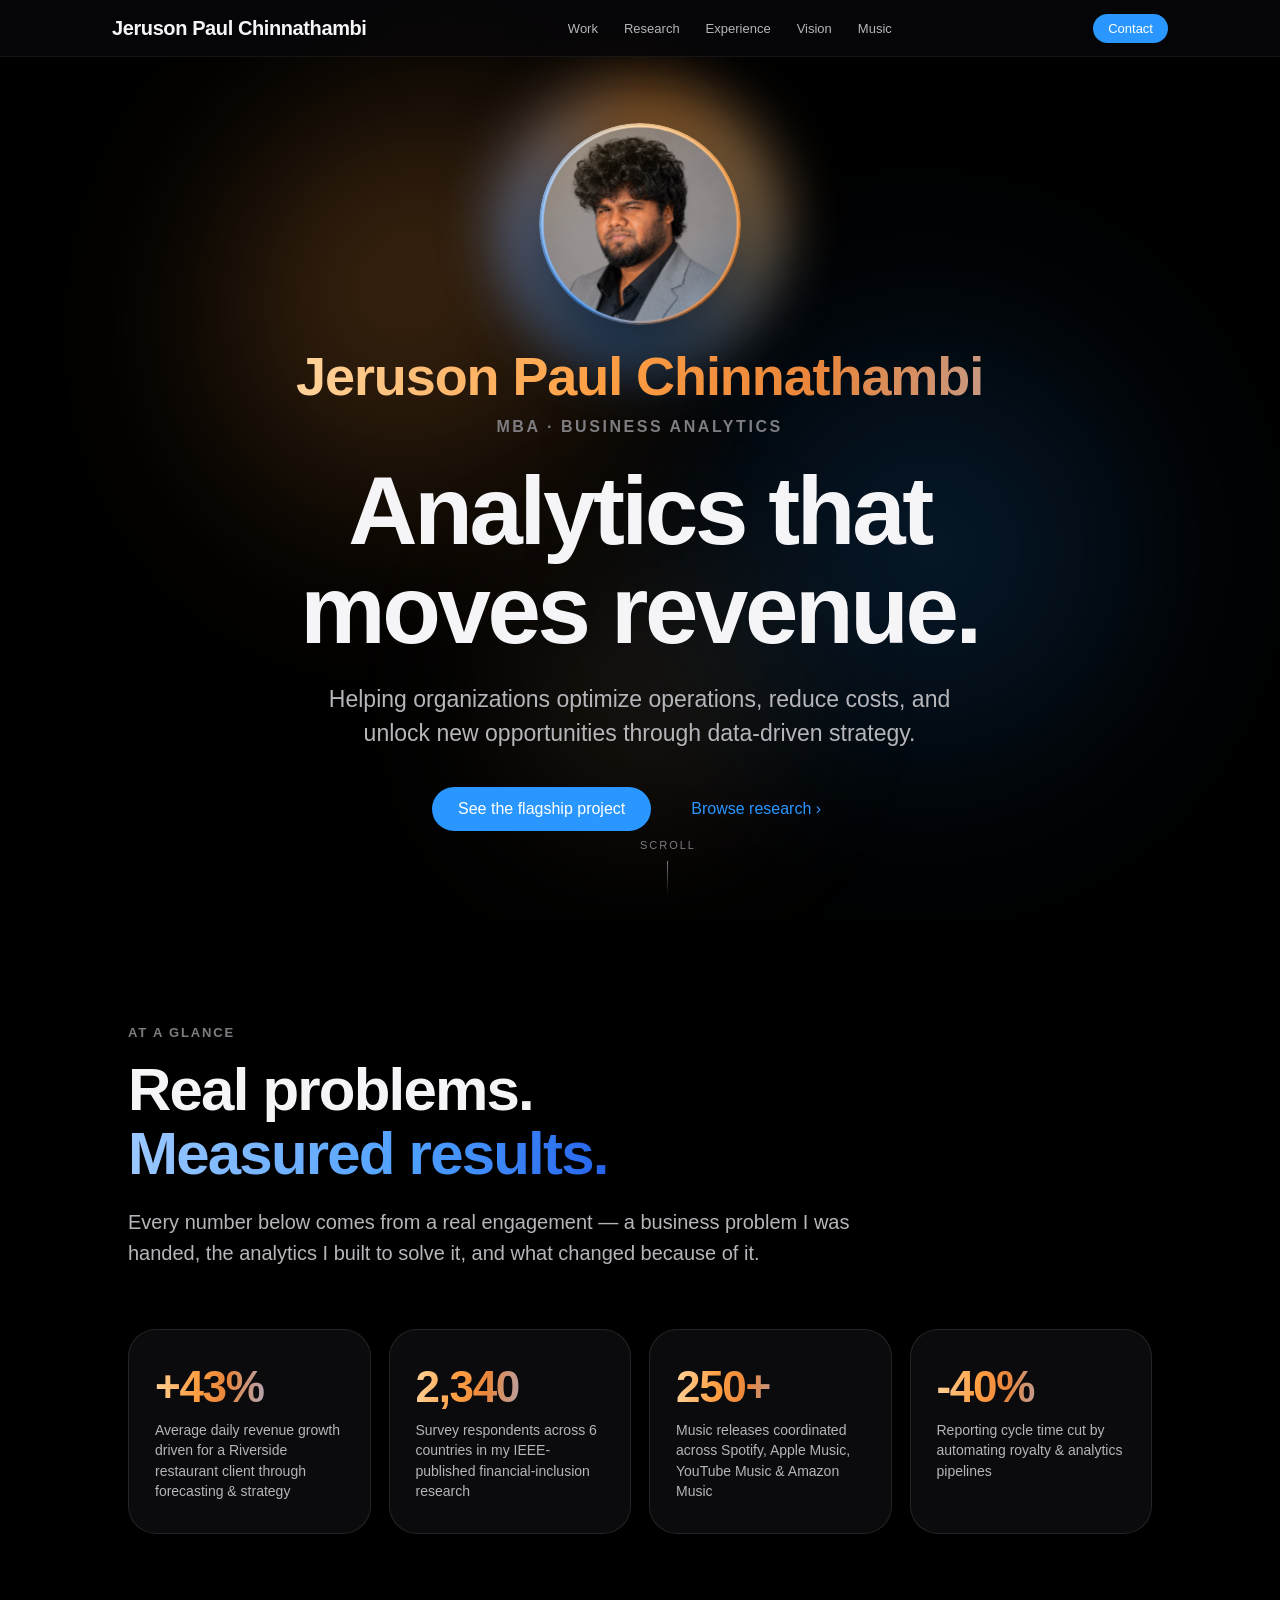
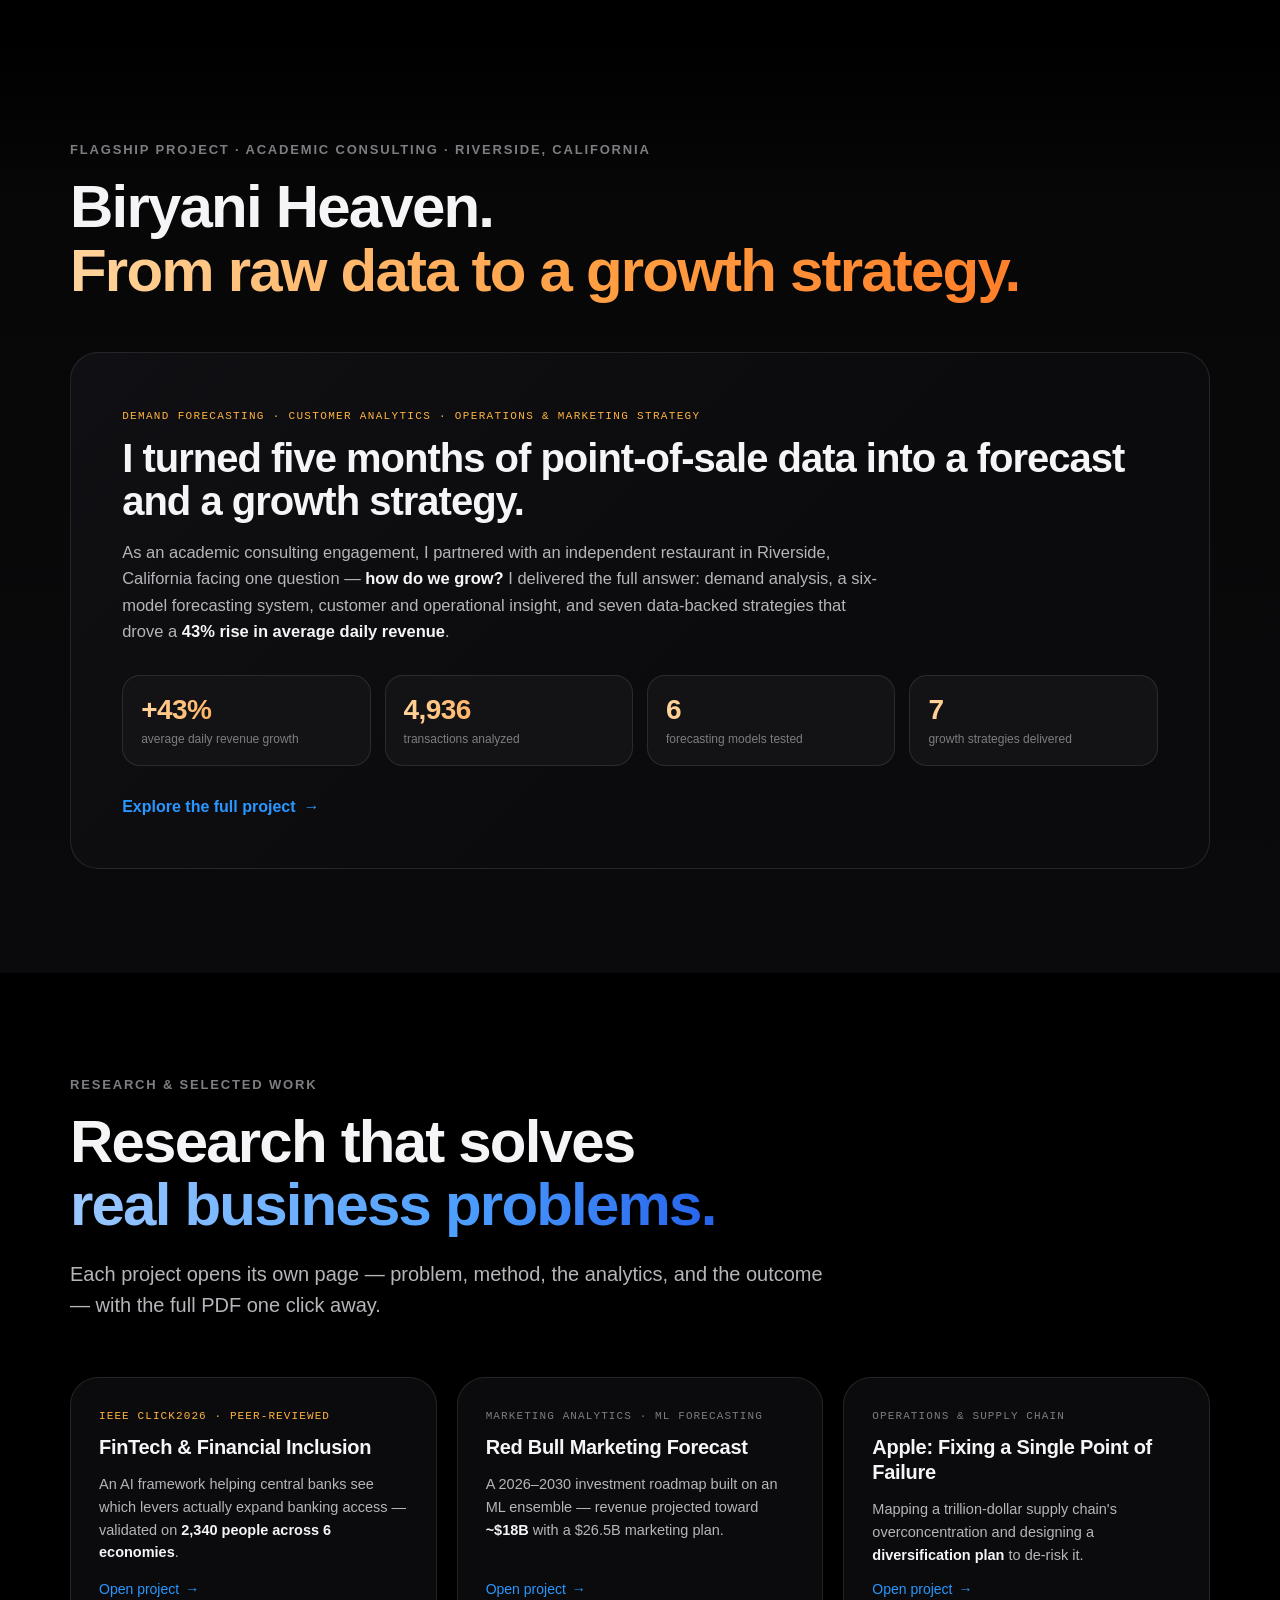
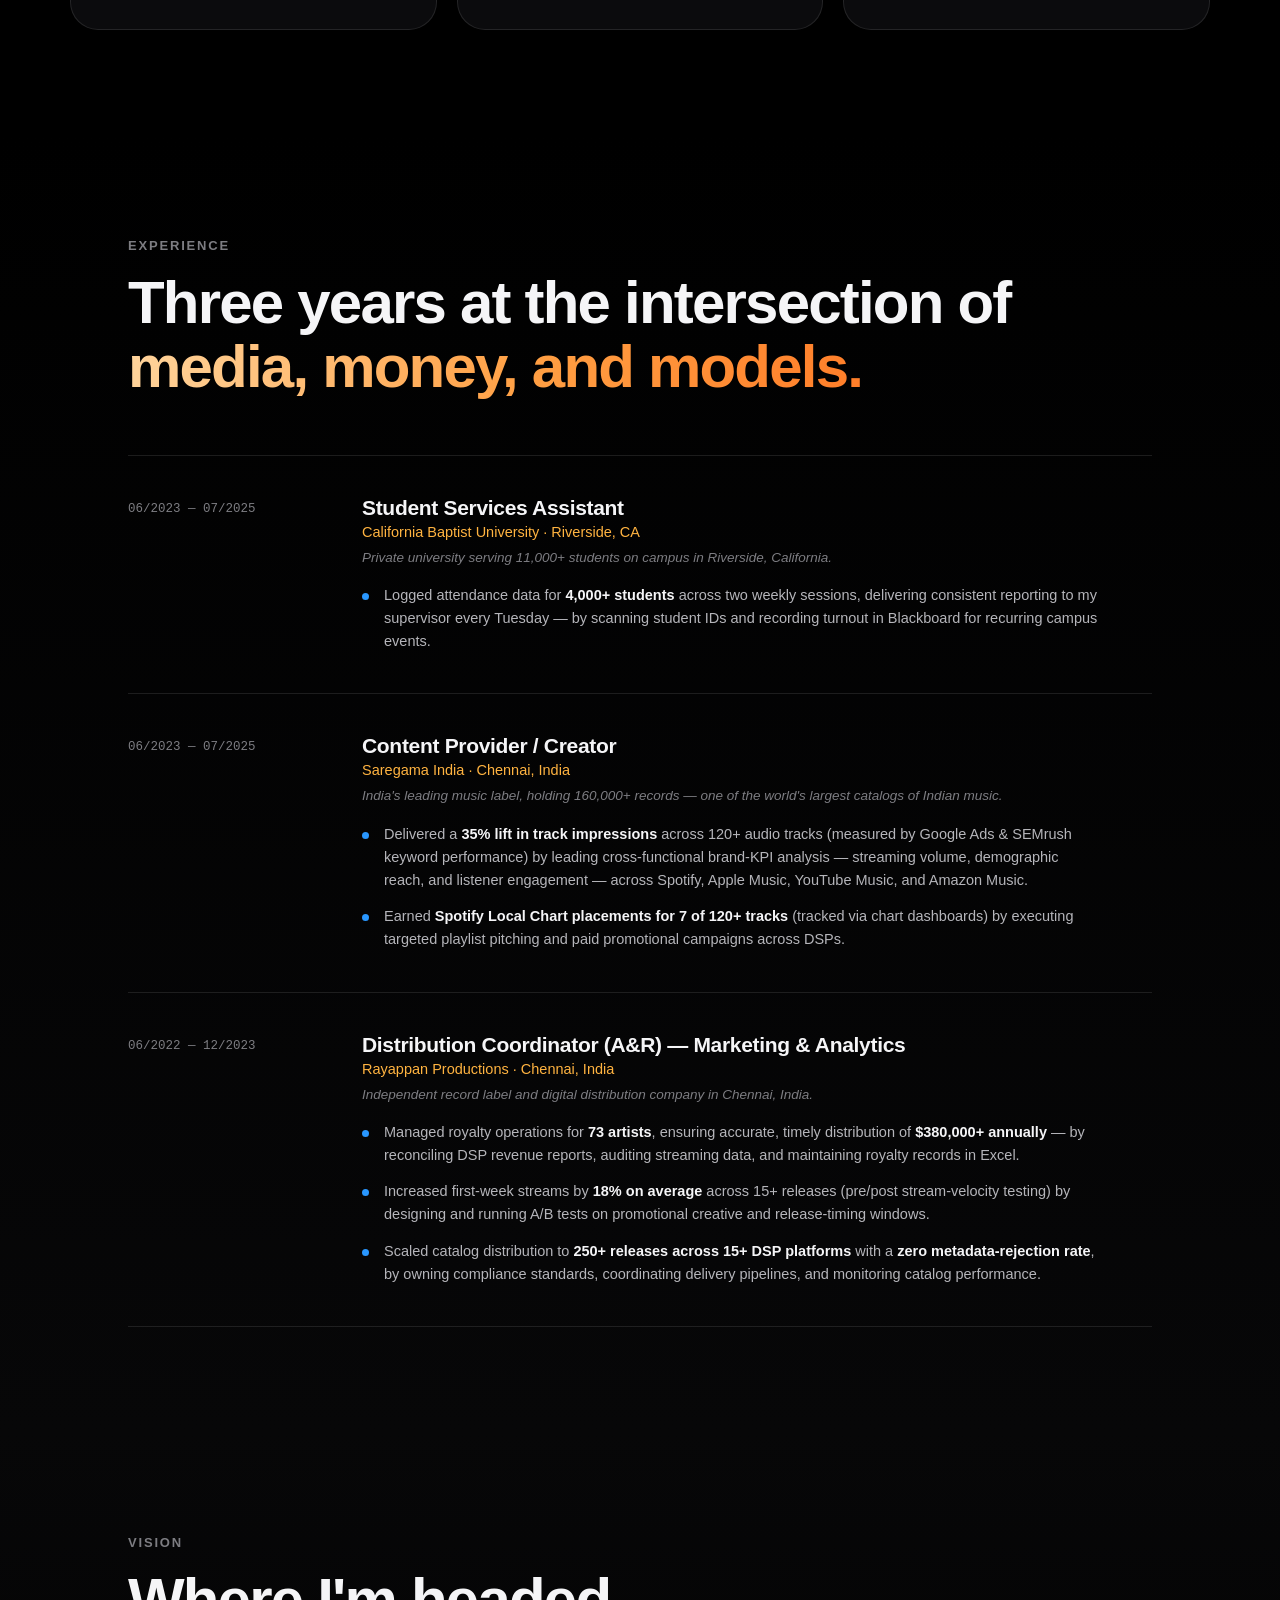
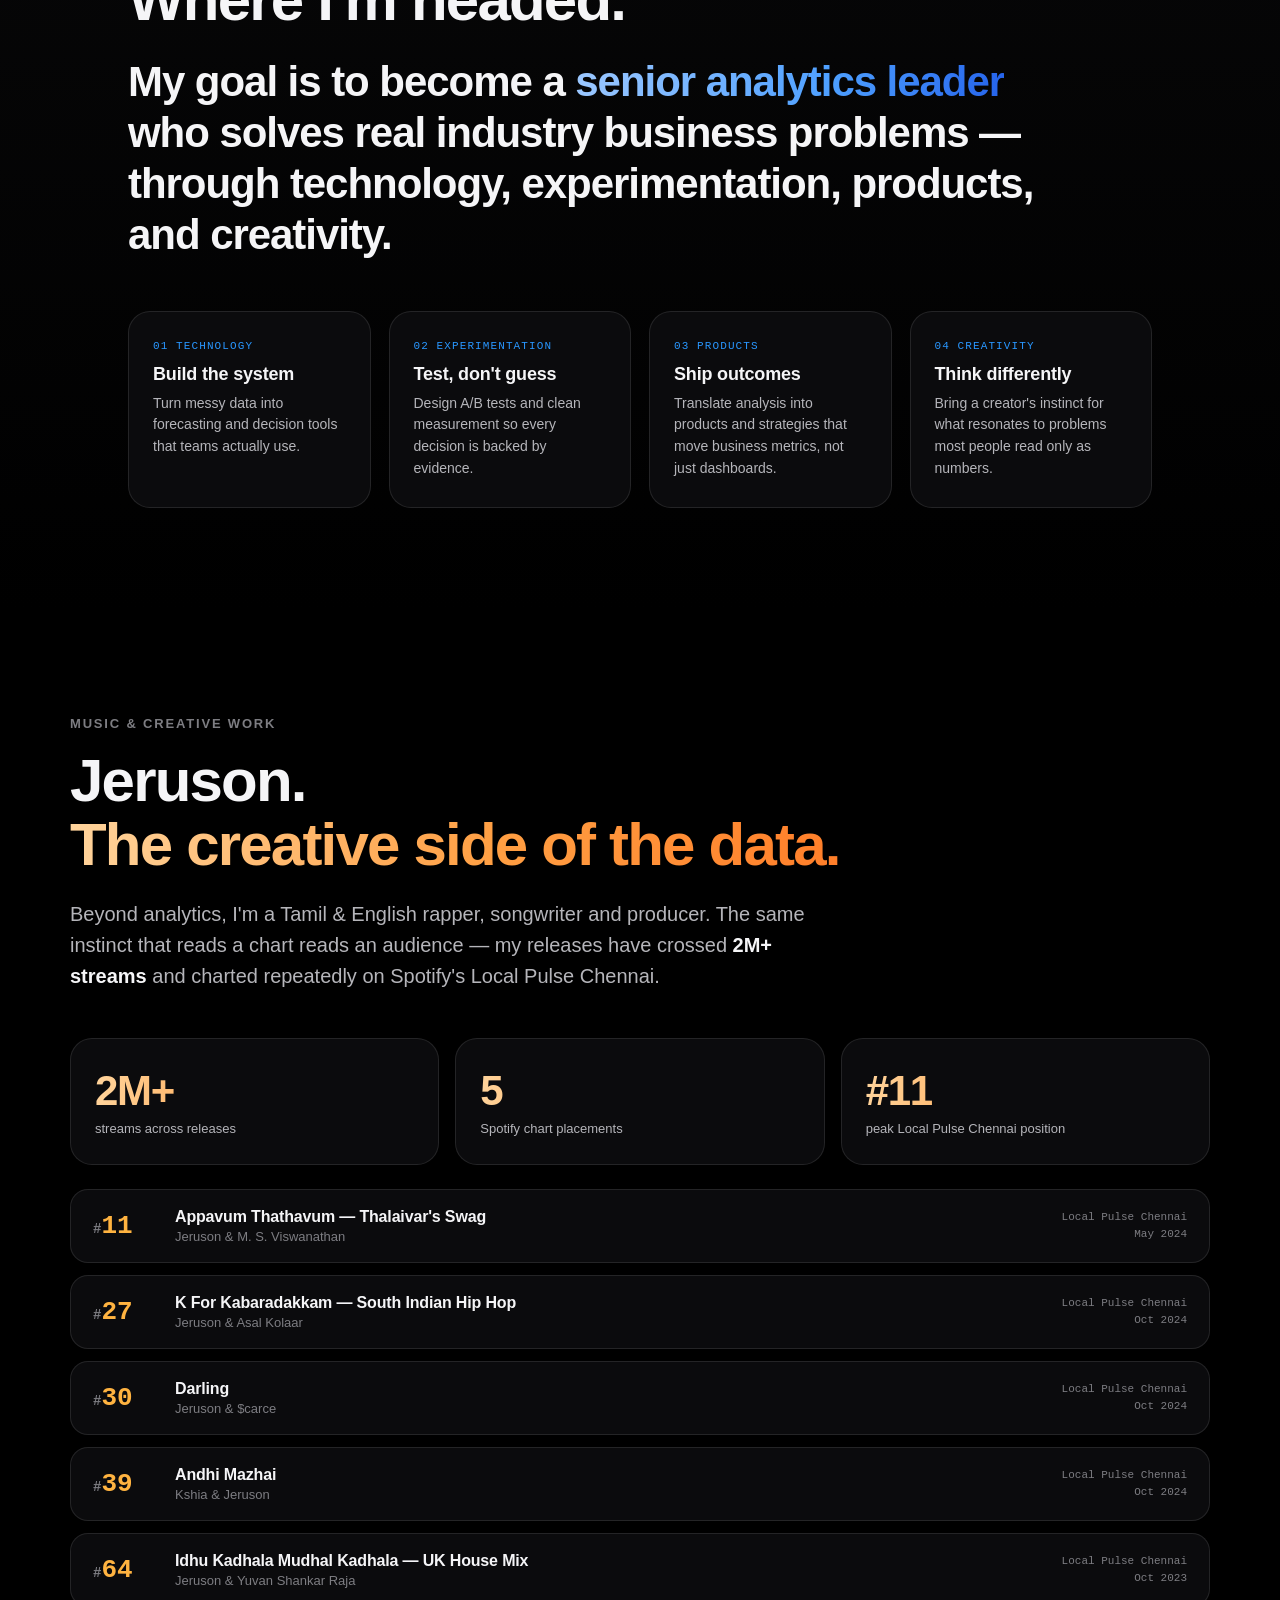
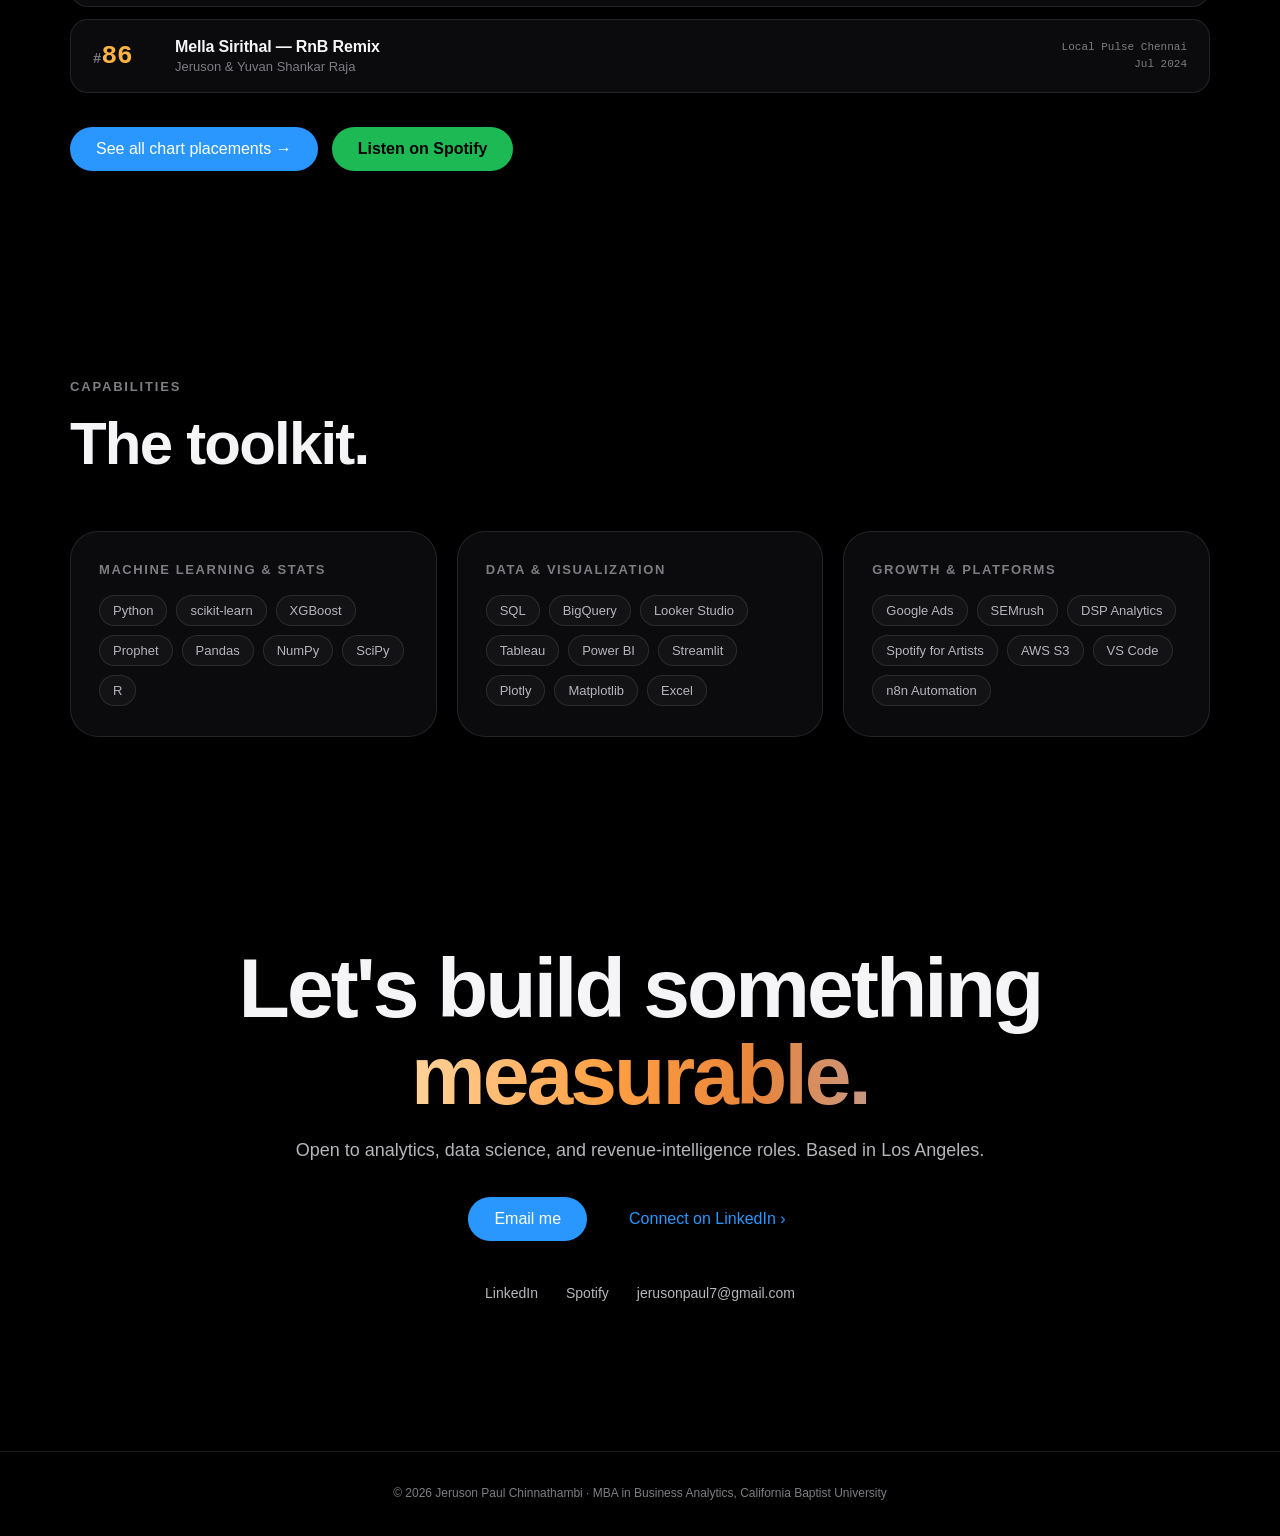
==== commit 06054bb5: "Add files via upload" ====
--- a/index.html
+++ b/index.html
@@ -73,7 +73,7 @@
 @keyframes drift2{from{transform:translate(0,0) scale(1.05)}to{transform:translate(-60px,-50px) scale(.95)}}
 @keyframes drift3{from{transform:translate(0,0)}to{transform:translate(40px,-60px) scale(1.1)}}
 .hero-content{position:relative;z-index:2;max-width:1000px}
-.hero .name{font-size:clamp(30px,5.6vw,64px);font-weight:700;letter-spacing:-.02em;line-height:1.04;opacity:0;animation:riseIn 1s .12s cubic-bezier(.22,1,.36,1) forwards}
+.hero .name{font-size:clamp(27px,4.6vw,54px);font-weight:700;letter-spacing:-.02em;line-height:1.04;opacity:0;animation:riseIn 1s .12s cubic-bezier(.22,1,.36,1) forwards}
 .hero .name .grad{background:var(--grad-hero);-webkit-background-clip:text;background-clip:text;color:transparent;background-size:200% 100%;animation:gradShift 9s ease-in-out infinite alternate}
 .hero .role{font-size:clamp(13px,1.5vw,16px);font-weight:600;letter-spacing:.16em;text-transform:uppercase;color:var(--text-3);margin-top:14px;opacity:0;animation:riseIn 1s .3s cubic-bezier(.22,1,.36,1) forwards}
 .hero h1{font-size:clamp(44px,8vw,96px);line-height:1.03;font-weight:700;letter-spacing:-.035em;margin:26px 0 0;opacity:0;animation:riseIn 1.1s .46s cubic-bezier(.22,1,.36,1) forwards}
@@ -376,6 +376,16 @@
 .nav .cta.spotify:hover{background:#1ed760}
 .chart-row.linked{cursor:pointer}
 
+/* sparkles */
+.sparkles{position:absolute;inset:0;pointer-events:none;overflow:hidden;z-index:1}
+.sparkle{position:absolute;width:3px;height:3px;border-radius:50%;background:#fff;opacity:0;box-shadow:0 0 6px 1px rgba(255,255,255,.8);animation:twinkle var(--dur,4s) ease-in-out var(--del,0s) infinite}
+.sparkle.amber{background:#ffd49c;box-shadow:0 0 7px 1px rgba(255,179,64,.9)}
+.sparkle.blue{background:#bcdcff;box-shadow:0 0 7px 1px rgba(41,151,255,.9)}
+@keyframes twinkle{0%,100%{opacity:0;transform:scale(.4)}50%{opacity:.95;transform:scale(1.15)}}
+
+/* hero scroll-twist wrapper (JS-driven) */
+.hero-content{will-change:transform,opacity,filter;transform-origin:center 32%}
+
 /* hero avatar (3D) */
 .hero-avatar{position:relative;width:clamp(140px,17vw,188px);height:clamp(140px,17vw,188px);margin:0 auto 30px;perspective:900px;opacity:0;animation:riseIn 1s .05s cubic-bezier(.22,1,.36,1) forwards}
 .ha-tilt{position:relative;width:100%;height:100%;transform-style:preserve-3d;transition:transform .25s cubic-bezier(.22,1,.36,1)}
@@ -404,6 +414,30 @@
 <header class="hero" id="top">
   <div class="hero-glow" aria-hidden="true">
     <div class="orb orb-a"></div><div class="orb orb-b"></div><div class="orb orb-c"></div>
+  </div>
+  <div class="sparkles" aria-hidden="true">
+    <span class="sparkle amber" style="top:32.5%;left:17.0%;width:3.1px;height:3.1px;--dur:4.5s;--del:0.3s"></span>
+    <span class="sparkle" style="top:55.3%;left:87.6%;width:2.8px;height:2.8px;--dur:3.2s;--del:0.4s"></span>
+    <span class="sparkle blue" style="top:12.0%;left:42.5%;width:2.4px;height:2.4px;--dur:5.0s;--del:0.6s"></span>
+    <span class="sparkle blue" style="top:55.3%;left:8.8%;width:2.4px;height:2.4px;--dur:4.3s;--del:0.2s"></span>
+    <span class="sparkle blue" style="top:79.5%;left:29.9%;width:2.6px;height:2.6px;--dur:3.0s;--del:0.5s"></span>
+    <span class="sparkle" style="top:19.9%;left:57.1%;width:3.1px;height:3.1px;--dur:4.5s;--del:1.7s"></span>
+    <span class="sparkle amber" style="top:53.7%;left:60.6%;width:3.6px;height:3.6px;--dur:4.0s;--del:2.4s"></span>
+    <span class="sparkle" style="top:55.5%;left:45.1%;width:3.4px;height:3.4px;--dur:3.5s;--del:3.6s"></span>
+    <span class="sparkle blue" style="top:11.2%;left:30.9%;width:2.9px;height:2.9px;--dur:4.0s;--del:1.5s"></span>
+    <span class="sparkle amber" style="top:90.3%;left:14.0%;width:2.3px;height:2.3px;--dur:3.8s;--del:3.4s"></span>
+    <span class="sparkle amber" style="top:41.1%;left:92.5%;width:3.6px;height:3.6px;--dur:2.8s;--del:2.5s"></span>
+    <span class="sparkle" style="top:33.9%;left:35.6%;width:2.1px;height:2.1px;--dur:4.0s;--del:3.6s"></span>
+    <span class="sparkle blue" style="top:87.1%;left:47.1%;width:3.4px;height:3.4px;--dur:4.5s;--del:0.3s"></span>
+    <span class="sparkle amber" style="top:54.9%;left:66.4%;width:3.8px;height:3.8px;--dur:3.9s;--del:3.2s"></span>
+    <span class="sparkle amber" style="top:6.0%;left:45.9%;width:2.1px;height:2.1px;--dur:3.1s;--del:0.5s"></span>
+    <span class="sparkle amber" style="top:15.4%;left:26.0%;width:2.2px;height:2.2px;--dur:3.7s;--del:3.9s"></span>
+    <span class="sparkle blue" style="top:39.3%;left:28.8%;width:3.1px;height:3.1px;--dur:3.0s;--del:1.9s"></span>
+    <span class="sparkle" style="top:40.5%;left:36.4%;width:2.3px;height:2.3px;--dur:5.2s;--del:4.3s"></span>
+    <span class="sparkle amber" style="top:17.3%;left:64.2%;width:2.4px;height:2.4px;--dur:2.6s;--del:3.7s"></span>
+    <span class="sparkle blue" style="top:4.4%;left:42.0%;width:3.9px;height:3.9px;--dur:3.7s;--del:2.5s"></span>
+    <span class="sparkle blue" style="top:79.6%;left:91.4%;width:2.9px;height:2.9px;--dur:4.5s;--del:3.3s"></span>
+    <span class="sparkle" style="top:74.2%;left:39.5%;width:3.3px;height:3.3px;--dur:3.8s;--del:0.5s"></span>
   </div>
   <div class="hero-content">
     <div class="hero-avatar"><div class="ha-tilt" id="heroAvatar"><div class="ha-float">
@@ -633,6 +667,24 @@
   }});},{threshold:.3});
   document.querySelectorAll('.linechart').forEach(function(el){lio.observe(el);});
 
+  // hero scroll twist + fade
+  if(!reduced){
+    var hc=document.querySelector('.hero-content');
+    if(hc){
+      var ticking=false;
+      function twist(){
+        var p=Math.min(window.scrollY/(window.innerHeight*0.72),1);
+        var rx=p*17, rot=p*9, sc=1-p*0.3, ty=p*-26, bl=p*9;
+        hc.style.transform='perspective(1100px) rotateX('+rx+'deg) rotate('+rot+'deg) scale('+sc+') translateY('+ty+'px)';
+        hc.style.opacity=Math.max(0,1-p*1.25).toFixed(3);
+        hc.style.filter='blur('+bl.toFixed(2)+'px)';
+        ticking=false;
+      }
+      window.addEventListener('scroll',function(){ if(!ticking){requestAnimationFrame(twist);ticking=true;} },{passive:true});
+      twist();
+    }
+  }
+
   // hero avatar 3D tilt
   if(!reduced){
     var av=document.getElementById('heroAvatar');
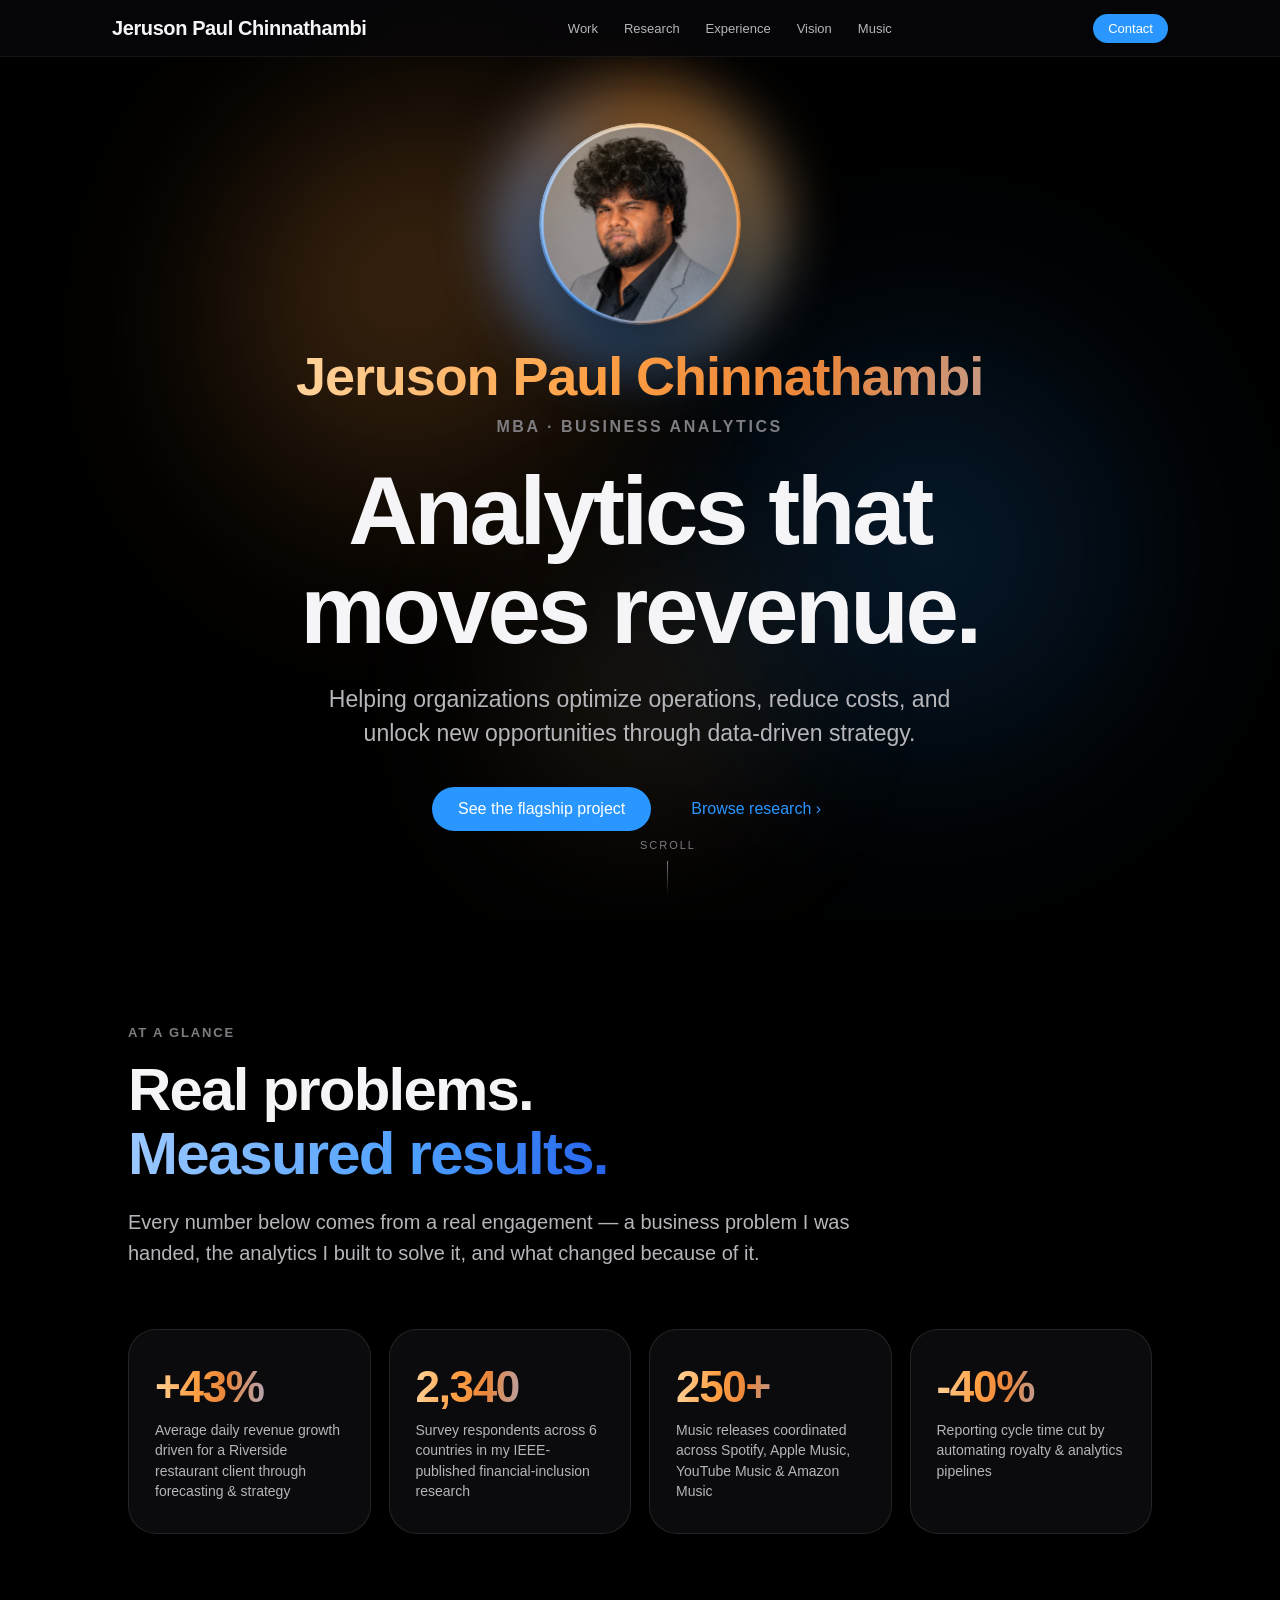
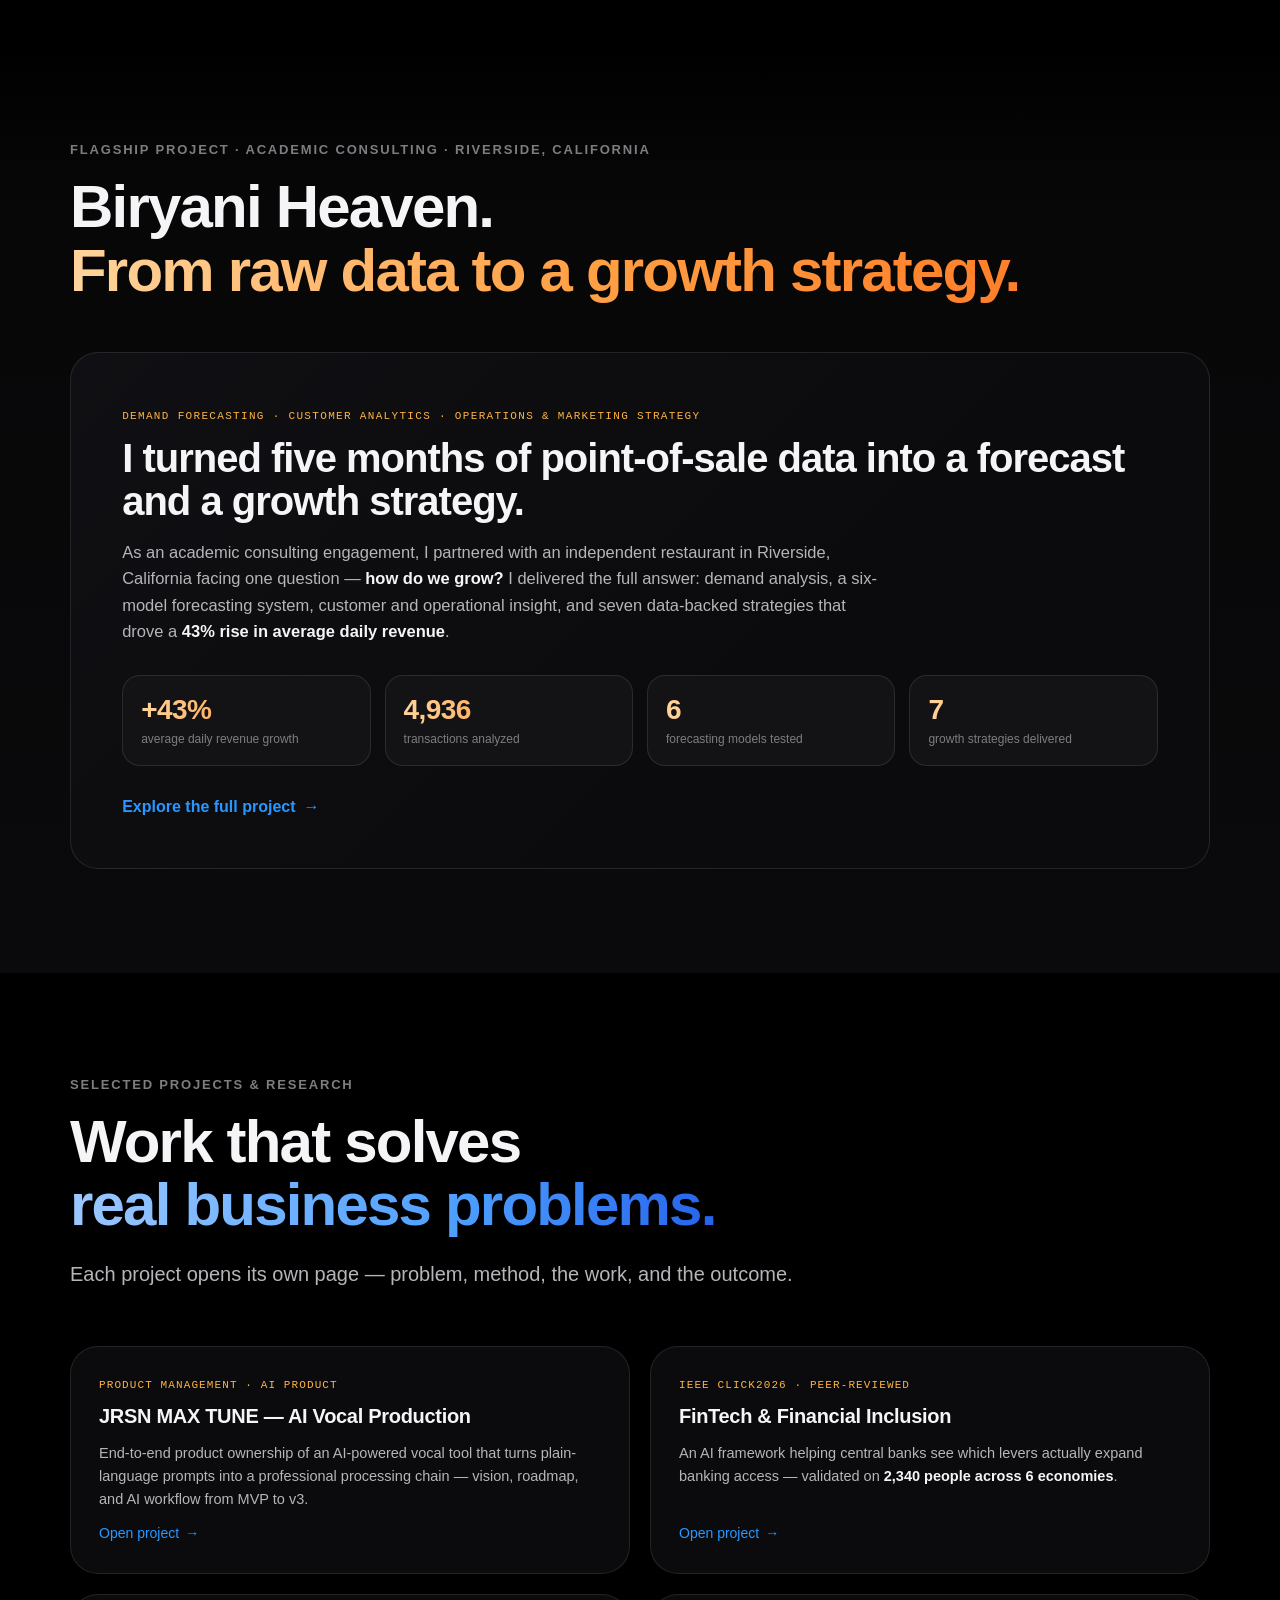
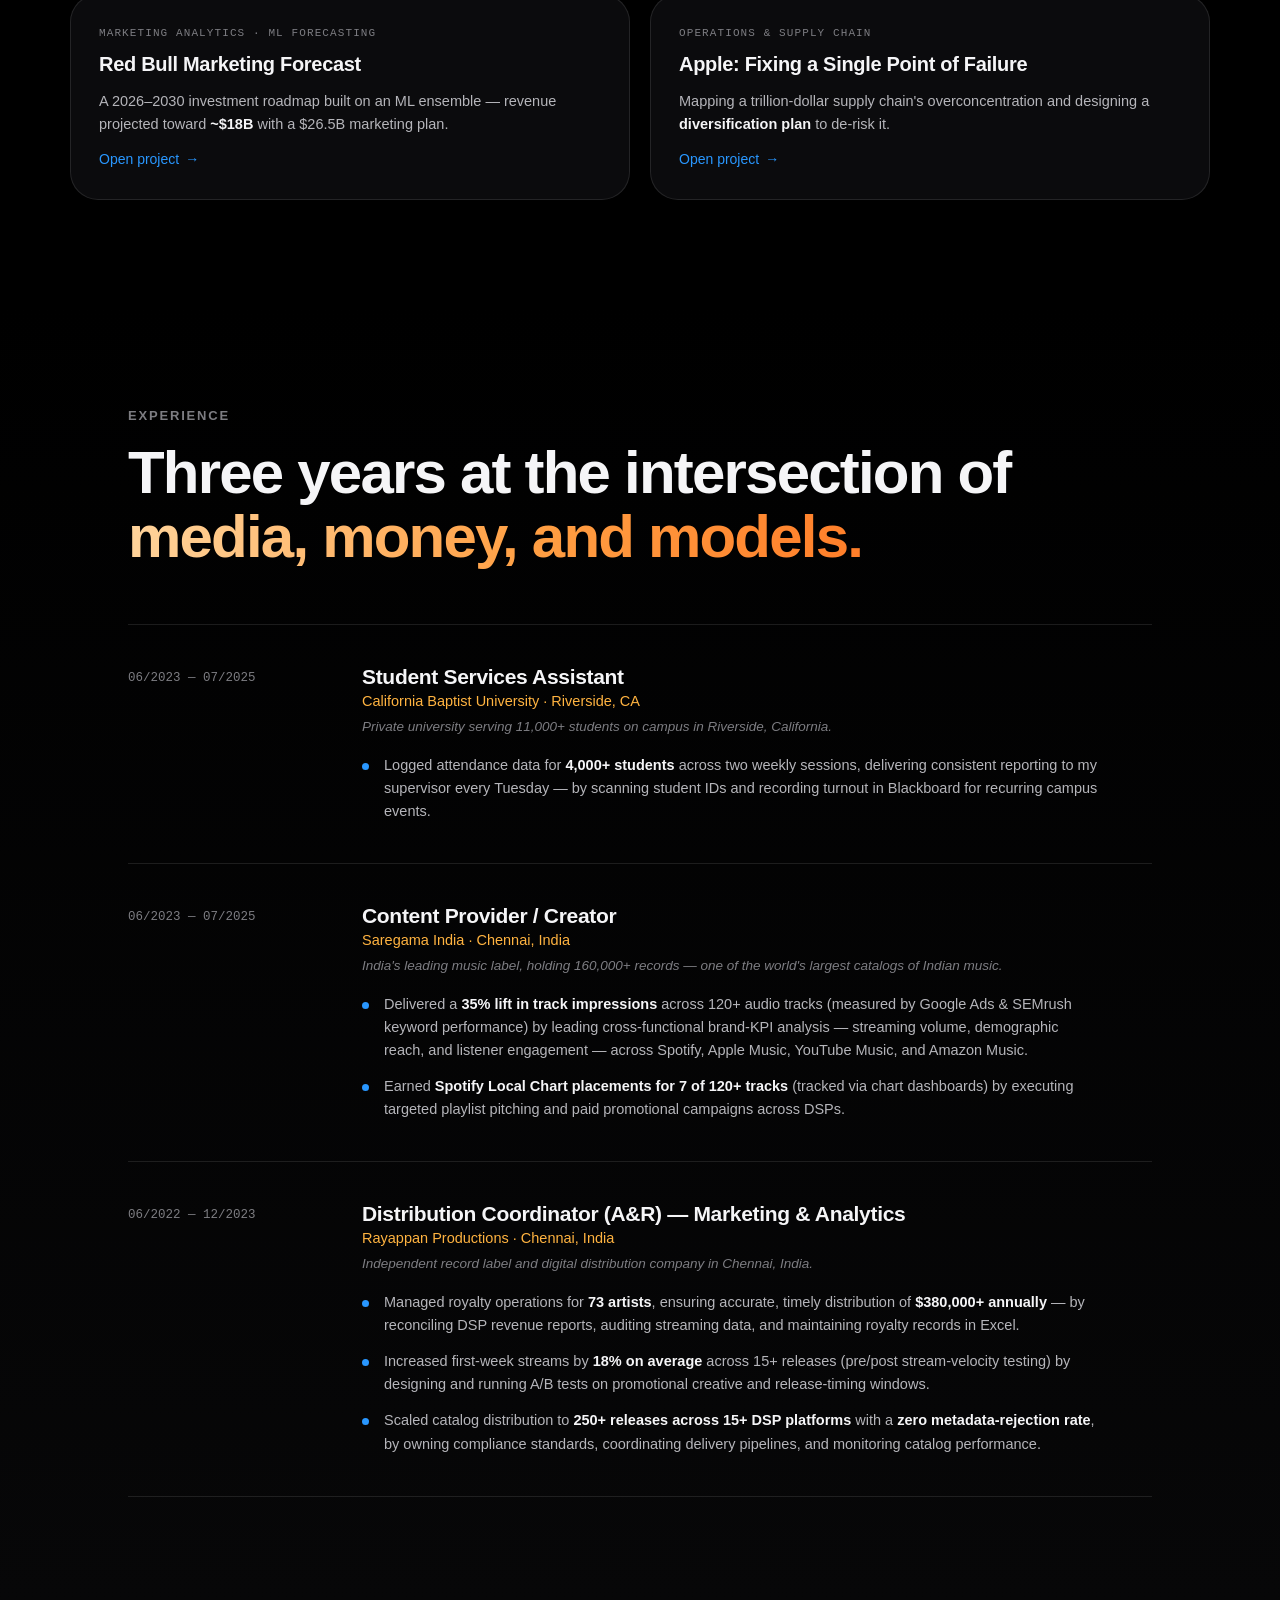
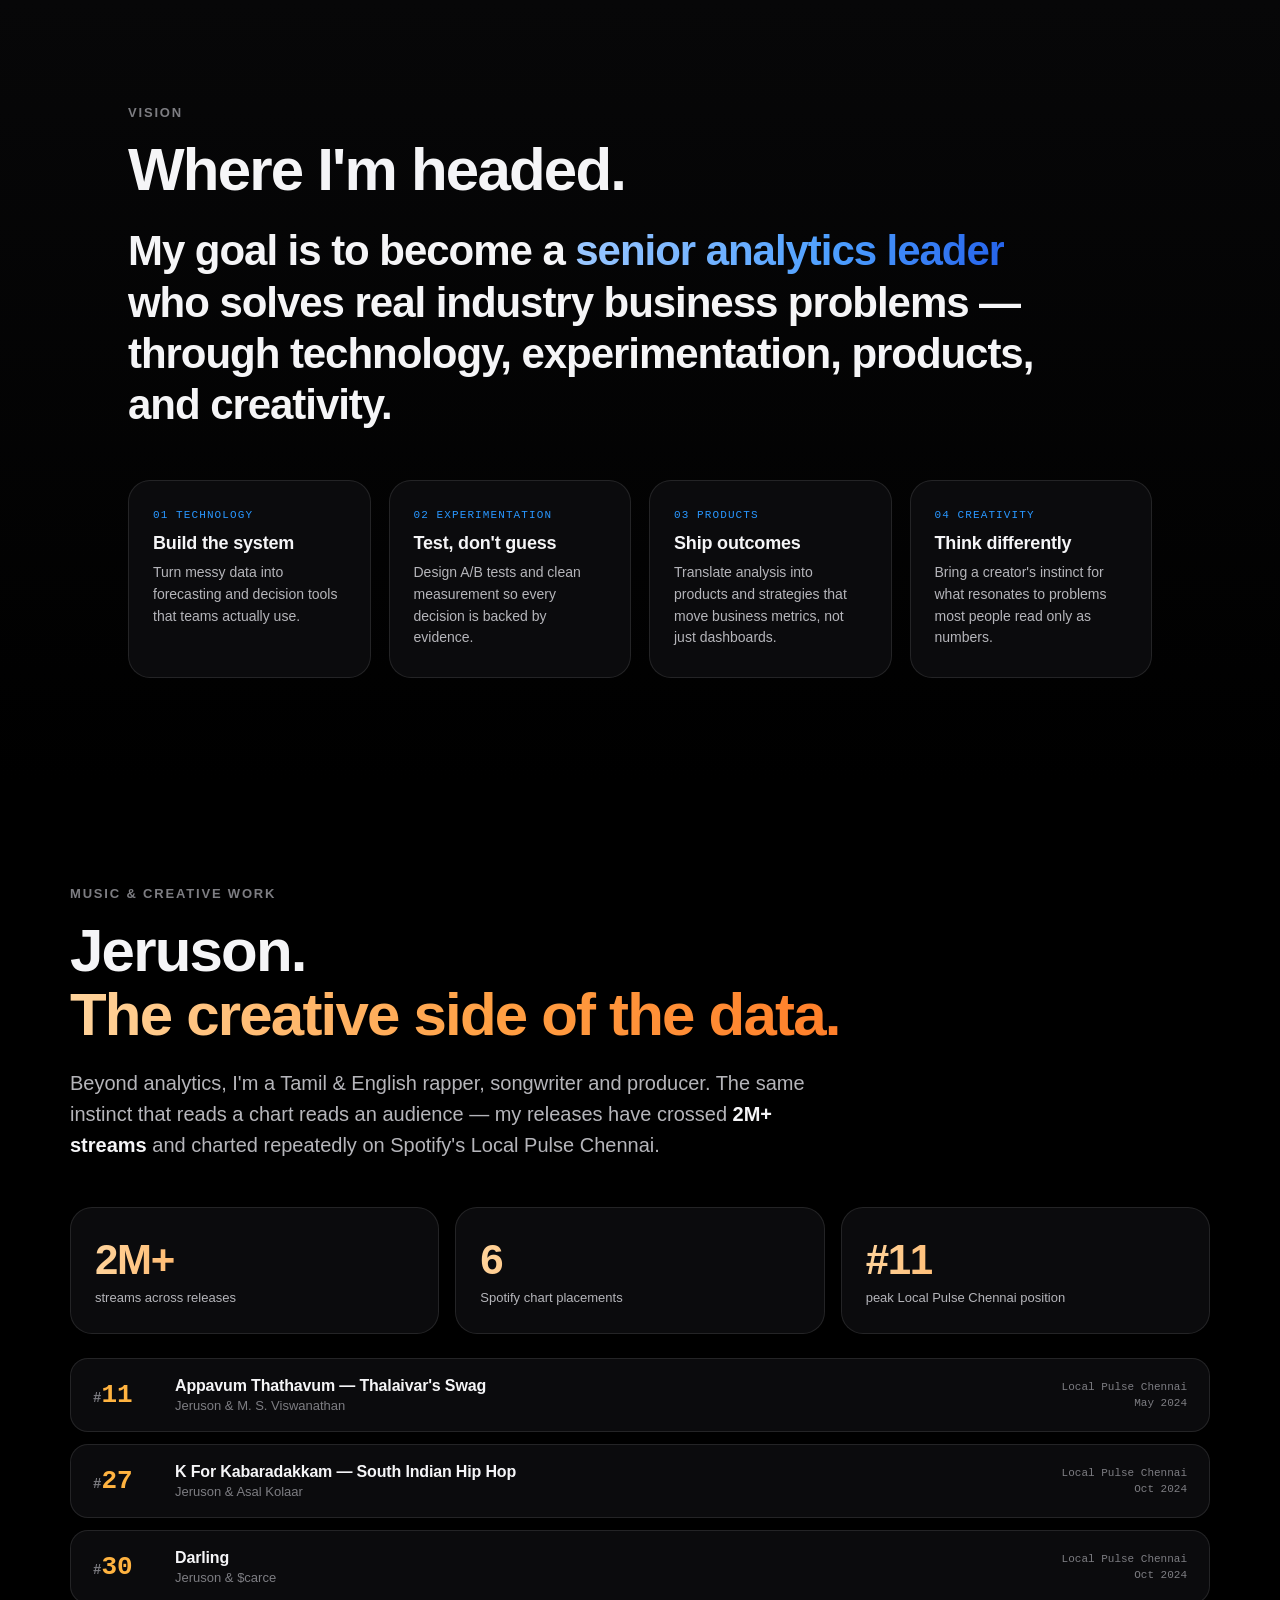
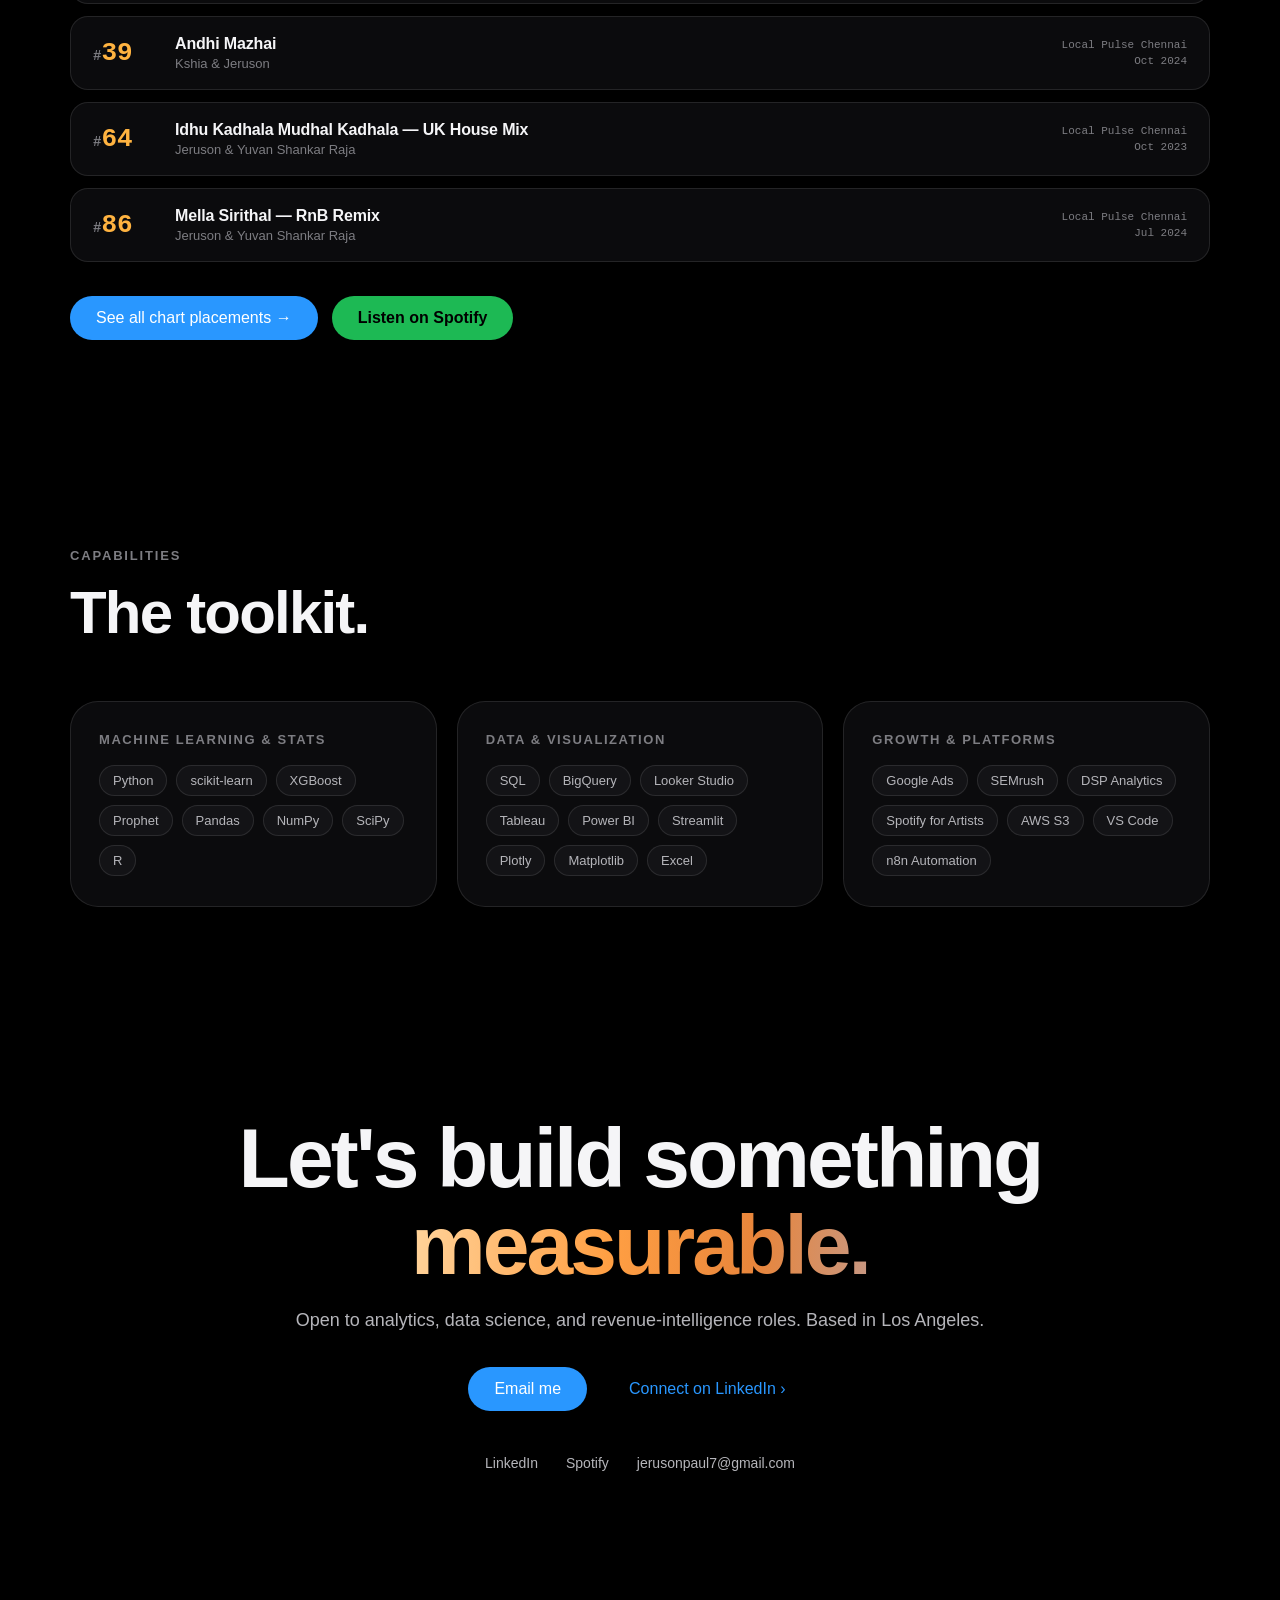
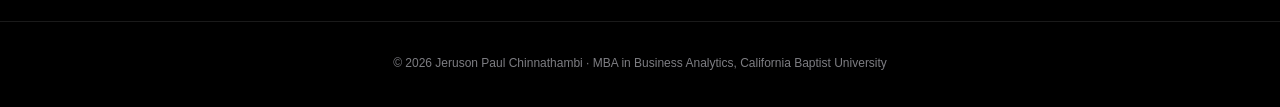
==== commit 59bf3ea2: "Add files via upload" ====
--- a/index.html
+++ b/index.html
@@ -376,6 +376,32 @@
 .nav .cta.spotify:hover{background:#1ed760}
 .chart-row.linked{cursor:pointer}
 
+/* project screenshot showcase (3D) */
+.shots{margin-top:40px;display:flex;flex-direction:column;gap:46px;perspective:1500px}
+.shot{position:relative}
+.shot .glow{position:absolute;inset:-8% -4%;border-radius:34px;background:radial-gradient(circle at 50% 42%,rgba(180,100,255,.4),rgba(41,151,255,.2) 45%,transparent 72%);filter:blur(46px);z-index:0;opacity:.85;animation:shotPulse 7s ease-in-out infinite}
+.shot .frame{position:relative;z-index:1;transform-style:preserve-3d;animation:shotFloat 8s ease-in-out infinite}
+.shot img{display:block;width:100%;border-radius:16px;border:1px solid rgba(255,255,255,.14);box-shadow:0 44px 100px rgba(0,0,0,.65);transition:transform .5s cubic-bezier(.22,1,.36,1)}
+.shot.tl img{transform:rotateY(8deg) rotateX(3deg)}
+.shot.tr img{transform:rotateY(-8deg) rotateX(3deg)}
+.shot:hover img{transform:rotateY(0deg) rotateX(0deg) scale(1.015)}
+.shot-cap{font-size:14px;color:var(--text-3);margin-top:18px;text-align:center;line-height:1.5}
+.shot-cap strong{color:var(--text-2);font-weight:600}
+@keyframes shotFloat{0%,100%{transform:translateY(0)}50%{transform:translateY(-13px)}}
+@keyframes shotPulse{0%,100%{opacity:.6}50%{opacity:.95}}
+
+/* roadmap */
+.road{margin-top:36px;display:grid;grid-template-columns:repeat(4,1fr);gap:16px}
+.road .r{background:var(--surface);border:1px solid var(--hairline);border-radius:20px;padding:24px 22px;transition:transform .5s cubic-bezier(.22,1,.36,1),border-color .4s}
+.road .r:hover{transform:translateY(-5px);border-color:rgba(255,255,255,.2)}
+.road .r .v{font-family:var(--mono);font-size:11px;letter-spacing:.1em;text-transform:uppercase;color:var(--blue)}
+.road .r h4{font-size:16px;font-weight:600;margin:10px 0 10px;letter-spacing:-.01em}
+.road .r ul{list-style:none;display:flex;flex-direction:column;gap:7px}
+.road .r li{font-size:13px;color:var(--text-2);line-height:1.45;padding-left:14px;position:relative}
+.road .r li::before{content:"";position:absolute;left:0;top:8px;width:5px;height:5px;border-radius:50%;background:var(--amber)}
+@media(max-width:880px){.road{grid-template-columns:1fr 1fr}}
+@media(max-width:520px){.road{grid-template-columns:1fr}}
+
 /* sparkles */
 .sparkles{position:absolute;inset:0;pointer-events:none;overflow:hidden;z-index:1}
 .sparkle{position:absolute;width:3px;height:3px;border-radius:50%;background:#fff;opacity:0;box-shadow:0 0 6px 1px rgba(255,255,255,.8);animation:twinkle var(--dur,4s) ease-in-out var(--del,0s) infinite}
@@ -399,6 +425,7 @@
 @keyframes avSpin{to{transform:rotate(360deg)}}
 
 @media(prefers-reduced-motion:reduce){
+  .shot .frame,.shot .glow{animation:none}
   .hero-avatar{opacity:1;animation:none}
   .ha-float,.ha-glow,.ha-ring{animation:none}
   *,*::before,*::after{animation-duration:.001s!important;animation-iteration-count:1!important;transition-duration:.001s!important}
@@ -492,23 +519,29 @@
 
 <section id="research">
   <div class="wrap-wide">
-    <p class="kicker rv">Research &amp; selected work</p>
-    <h2 class="head rv rv-d1">Research that solves<br><span class="grad-cool">real business problems.</span></h2>
-    <p class="lede rv rv-d2">Each project opens its own page &mdash; problem, method, the analytics, and the outcome &mdash; with the full PDF one click away.</p>
-    <div class="cards">
-      <a class="card rv" href="projects/fintech-inclusion.html">
+    <p class="kicker rv">Selected projects &amp; research</p>
+    <h2 class="head rv rv-d1">Work that solves<br><span class="grad-cool">real business problems.</span></h2>
+    <p class="lede rv rv-d2">Each project opens its own page &mdash; problem, method, the work, and the outcome.</p>
+    <div class="cards" style="grid-template-columns:repeat(2,1fr)">
+      <a class="card rv" href="projects/jrsn-max-tune.html">
+        <span class="tag hl">Product management &middot; AI product</span>
+        <h4>JRSN MAX TUNE &mdash; AI Vocal Production</h4>
+        <p>End-to-end product ownership of an AI-powered vocal tool that turns plain-language prompts into a professional processing chain &mdash; vision, roadmap, and AI workflow from MVP to v3.</p>
+        <span class="open">Open project <span class="arr">&rarr;</span></span>
+      </a>
+      <a class="card rv rv-d1" href="projects/fintech-inclusion.html">
         <span class="tag hl">IEEE CLICK2026 &middot; Peer-reviewed</span>
         <h4>FinTech &amp; Financial Inclusion</h4>
         <p>An AI framework helping central banks see which levers actually expand banking access &mdash; validated on <strong>2,340 people across 6 economies</strong>.</p>
         <span class="open">Open project <span class="arr">&rarr;</span></span>
       </a>
-      <a class="card rv rv-d1" href="projects/redbull-forecasting.html">
+      <a class="card rv" href="projects/redbull-forecasting.html">
         <span class="tag">Marketing analytics &middot; ML forecasting</span>
         <h4>Red Bull Marketing Forecast</h4>
         <p>A 2026&ndash;2030 investment roadmap built on an ML ensemble &mdash; revenue projected toward <strong>~$18B</strong> with a $26.5B marketing plan.</p>
         <span class="open">Open project <span class="arr">&rarr;</span></span>
       </a>
-      <a class="card rv rv-d2" href="projects/apple-supply-chain.html">
+      <a class="card rv rv-d1" href="projects/apple-supply-chain.html">
         <span class="tag">Operations &amp; supply chain</span>
         <h4>Apple: Fixing a Single Point of Failure</h4>
         <p>Mapping a trillion-dollar supply chain's overconcentration and designing a <strong>diversification plan</strong> to de-risk it.</p>
